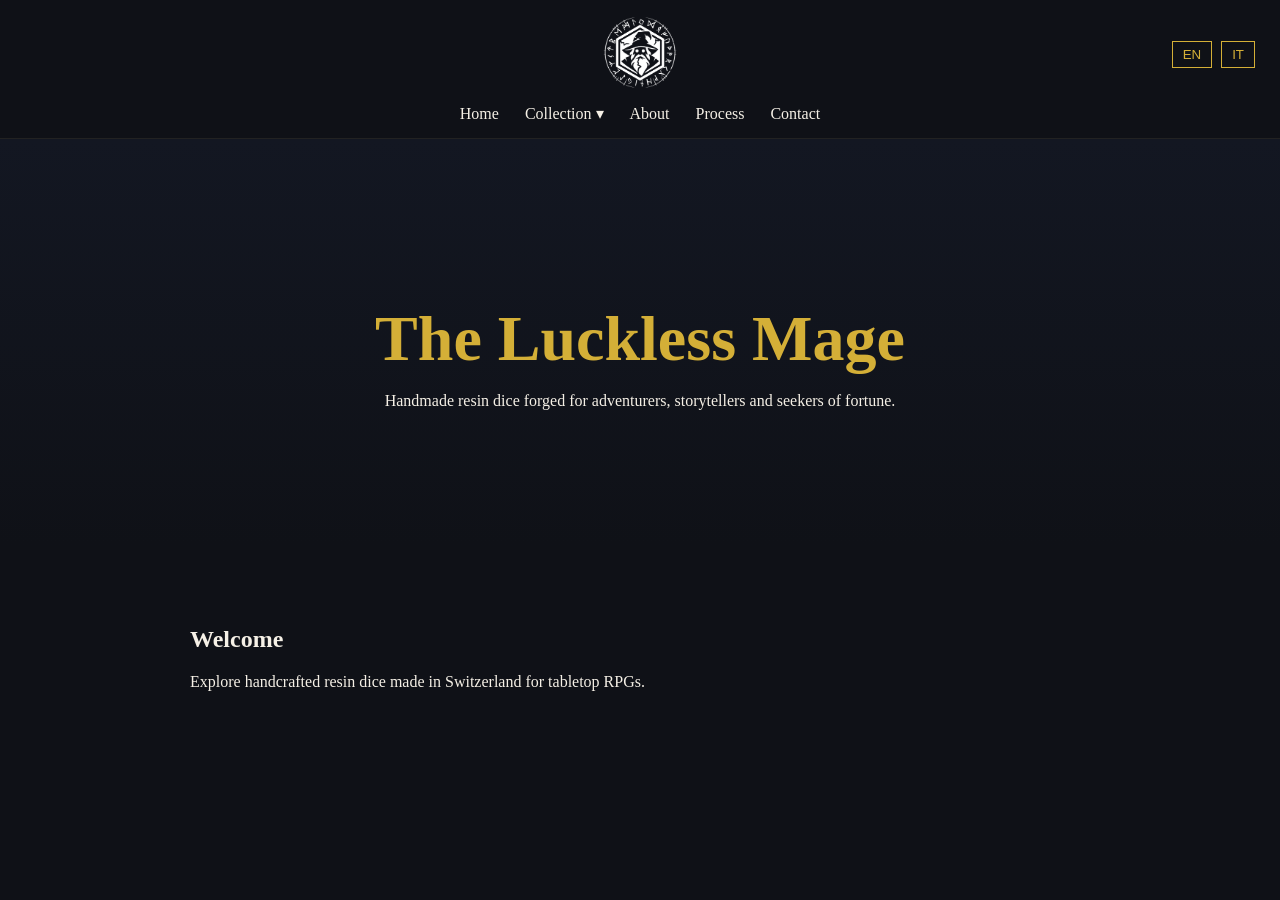
==== index.html @ 1ea6e228 "Update index.html" ====
<!DOCTYPE html>
<html lang="en">
<head>
<meta charset="UTF-8">
<meta name="viewport" content="width=device-width, initial-scale=1.0">
<title>The Luckless Mage</title>

<style>
body{
    margin:0;
    font-family:Georgia, serif;
    background:#0f1117;
    color:#f5f0e6;
}

/* NAV */
nav{
    display:flex;
    justify-content:space-between;
    align-items:center;
    padding:15px 25px;
    border-bottom:1px solid #222;
    position:sticky;
    top:0;
    background:#0f1117;
}

nav a{
    color:#f5f0e6;
    text-decoration:none;
    margin:0 8px;
    font-size:1rem;
}

nav a:hover{
    color:#d4af37;
}

/* LANG BUTTON */
.lang button{
    background:none;
    border:1px solid #d4af37;
    color:#d4af37;
    padding:5px 10px;
    cursor:pointer;
    margin-left:5px;
}

.lang button:hover{
    background:#d4af37;
    color:#0f1117;
}

/* HERO */
header{
    text-align:center;
    padding:120px 20px;
    background:linear-gradient(to bottom,#131722,#0f1117);
}

h1{
    font-size:4rem;
    color:#d4af37;
    margin-bottom:10px;
}

section{
    max-width:900px;
    margin:auto;
    padding:60px 20px;
}

/* LANGUAGE */
.it{display:none;}
    
/* ===== MOBILE PRO FIX ===== */
@media (max-width: 768px){

    h1{
        font-size:2.2rem !important;
    }

    nav{
        flex-direction:column;
        gap:10px;
        text-align:center;
    }

    nav a{
        display:inline-block;
        margin:5px;
    }

    section{
        padding:30px 15px;
    }

    .grid{
        grid-template-columns:1fr !important;
    }

    .card{
        padding:15px;
    }

    .lang{
        margin-top:0px;
    }

.nav-links{
    flex-direction:row;
    flex-wrap:wrap;
    justify-content:center;
    gap:6px;
}

.dropdown{
    position:relative;
}

.dropdown-content{
    position:absolute;
    left:50%;
    transform:translateX(-50%);
    border:1px solid #333;
    margin-top:5px;
}

.dropdown:hover .dropdown-content{
    display:block;
}

nav a{
    margin:0 4px;
    font-size:0.82rem;
}

.nav-links{
    flex-direction:row;
    flex-wrap:nowrap;
    justify-content:center;
    gap:2px;
    width:100%;
    margin-top:8px;
}

.dropdown-content a{
    font-size:0.85rem;
    padding:10px 12px;
}    

..nav-top{
    display:grid;
    grid-template-columns:1fr auto 1fr;
    align-items:center;
    width:100%;
}

.logo{
    grid-column:2;
    justify-self:center;
}

.lang{
    grid-column:3;
    justify-self:end;
    margin-top:0;
}
    
}
    /* =====  FINE MOBILE PRO FIX ===== */

/* LOGO */
.logo img{
    height:75px;
    width:auto;
    filter: brightness(1.1);
}


 .nav-links{
    display:flex;
    align-items:center;
    gap:10px;
}

.dropdown{
    position:relative;
    display:inline-block;
}

.dropdown-content{
    display:none;
    position:absolute;
    background:#0f1117;
    min-width:180px;
    border:1px solid #333;
    z-index:20;
}

.dropdown-content a{
    display:block;
    padding:12px 14px;
    margin:0;
    color:#f5f0e6;
}

.dropdown-content a:hover{
    background:#151923;
    color:#d4af37;
}

.dropdown:hover .dropdown-content{
    display:block;
}  

nav{
    flex-direction:column;
    align-items:stretch;
}

.nav-top{
    display:grid;
    grid-template-columns:1fr auto 1fr;
    align-items:center;
    width:100%;
}

.logo{
    grid-column:2;
    justify-self:center;
}

.lang{
    grid-column:3;
    justify-self:end;
}

.nav-links{
    display:flex;
    justify-content:center;
    align-items:center;
    gap:10px;
    margin-top:10px;
}    
    
</style>
    <link rel="stylesheet" href="nav.css">
</head>

<body>

<nav>
    <div class="nav-top">
        <div class="logo">
            <img src="logo.png" alt="The Luckless Mage">
        </div>

        <div class="lang">
            <button onclick="setLang('en')">EN</button>
            <button onclick="setLang('it')">IT</button>
        </div>
    </div>

    <div class="nav-links">
        <a href="index.html">Home</a>
      

        <div class="dropdown">
            <a href="collection.html">Collection ▾</a>
            <div class="dropdown-content">
                <a href="dice-sets.html">Dice Sets</a>
                <a href="single-dice.html">Single Dice</a>
                <a href="chonk-dice.html">Chonk Dice</a>
            </div>
        </div>
  <a href="about.html">About</a>
        <a href="process.html">Process</a>        
        <a href="contact.html">Contact</a>
    </div>
</nav>

<header>
    <h1>The Luckless Mage</h1>

    <p class="en">
        Handmade resin dice forged for adventurers, storytellers and seekers of fortune.
    </p>

    <p class="it">
        Dadi artigianali in resina forgiati per avventurieri, narratori e cercatori di fortuna.
    </p>
</header>

<section>
    <h2 class="en">Welcome</h2>
    <h2 class="it">Benvenuto</h2>

    <p class="en">
        Explore handcrafted resin dice made in Switzerland for tabletop RPGs.
    </p>

    <p class="it">
        Esplora dadi artigianali in resina creati in Svizzera per giochi di ruolo da tavolo.
    </p>
</section>

<script>
function setLang(lang){
    localStorage.setItem("lang", lang);

    document.querySelectorAll(".en").forEach(el => {
        el.style.display = (lang === "en") ? "block" : "none";
    });

    document.querySelectorAll(".it").forEach(el => {
        el.style.display = (lang === "it") ? "block" : "none";
    });
}

// auto-load language
window.onload = function(){
    let lang = localStorage.getItem("lang") || "en";
    setLang(lang);
};
</script>

</body>
</html>
---- nav.css ----
/* ===== SHARED NAVBAR STYLE ===== */

nav{
    display:flex;
    flex-direction:column;
    align-items:stretch;
    padding:15px 25px;
    border-bottom:1px solid #222;
    position:sticky;
    top:0;
    background:#0f1117;
    z-index:10;
}

.nav-top{
    display:grid;
    grid-template-columns:1fr auto 1fr;
    align-items:center;
    width:100%;
}

.logo{
    grid-column:2;
    justify-self:center;
}

.logo img{
    height:75px;
    width:auto;
    filter:brightness(1.1);
}

.lang{
    grid-column:3;
    justify-self:end;
    margin-top:0;
}

.lang button{
    background:none;
    border:1px solid #d4af37;
    color:#d4af37;
    padding:5px 10px;
    margin-left:5px;
    cursor:pointer;
}

.lang button:hover{
    background:#d4af37;
    color:#0f1117;
}

.nav-links{
    display:flex;
    justify-content:center;
    align-items:center;
    gap:10px;
    margin-top:10px;
}

nav a{
    color:#f5f0e6;
    text-decoration:none;
    margin:0 8px;
    font-size:1rem;
}

nav a:hover{
    color:#d4af37;
}

.dropdown{
    position:relative;
    display:inline-block;
}

.dropdown-content{
    display:none;
    position:absolute;
    background:#0f1117;
    min-width:180px;
    border:1px solid #333;
    z-index:20;
}

.dropdown-content a{
    display:block;
    padding:12px 14px;
    margin:0;
    color:#f5f0e6;
}

.dropdown-content a:hover{
    background:#151923;
    color:#d4af37;
}

.dropdown:hover .dropdown-content{
    display:block;
}

/* ===== MOBILE NAVBAR ===== */

@media (max-width:768px){

    nav{
        flex-direction:column;
        gap:10px;
        text-align:center;
    }

    .nav-top{
        display:grid;
        grid-template-columns:1fr auto 1fr;
        align-items:center;
        width:100%;
    }

    .logo{
        grid-column:2;
        justify-self:center;
    }

    .logo img{
        height:75px;
    }

    .lang{
        grid-column:3;
        justify-self:end;
        margin-top:0;
    }

    .nav-links{
        flex-direction:row;
        flex-wrap:nowrap;
        justify-content:center;
        gap:2px;
        width:100%;
        margin-top:8px;
    }

    nav a{
        display:inline-block;
        margin:0 4px;
        font-size:0.82rem;
    }

    .dropdown{
        position:relative;
    }

    .dropdown-content{
        position:absolute;
        left:50%;
        transform:translateX(-50%);
        border:1px solid #333;
        margin-top:5px;
    }

    .dropdown-content a{
        font-size:0.85rem;
        padding:10px 12px;
    }
}
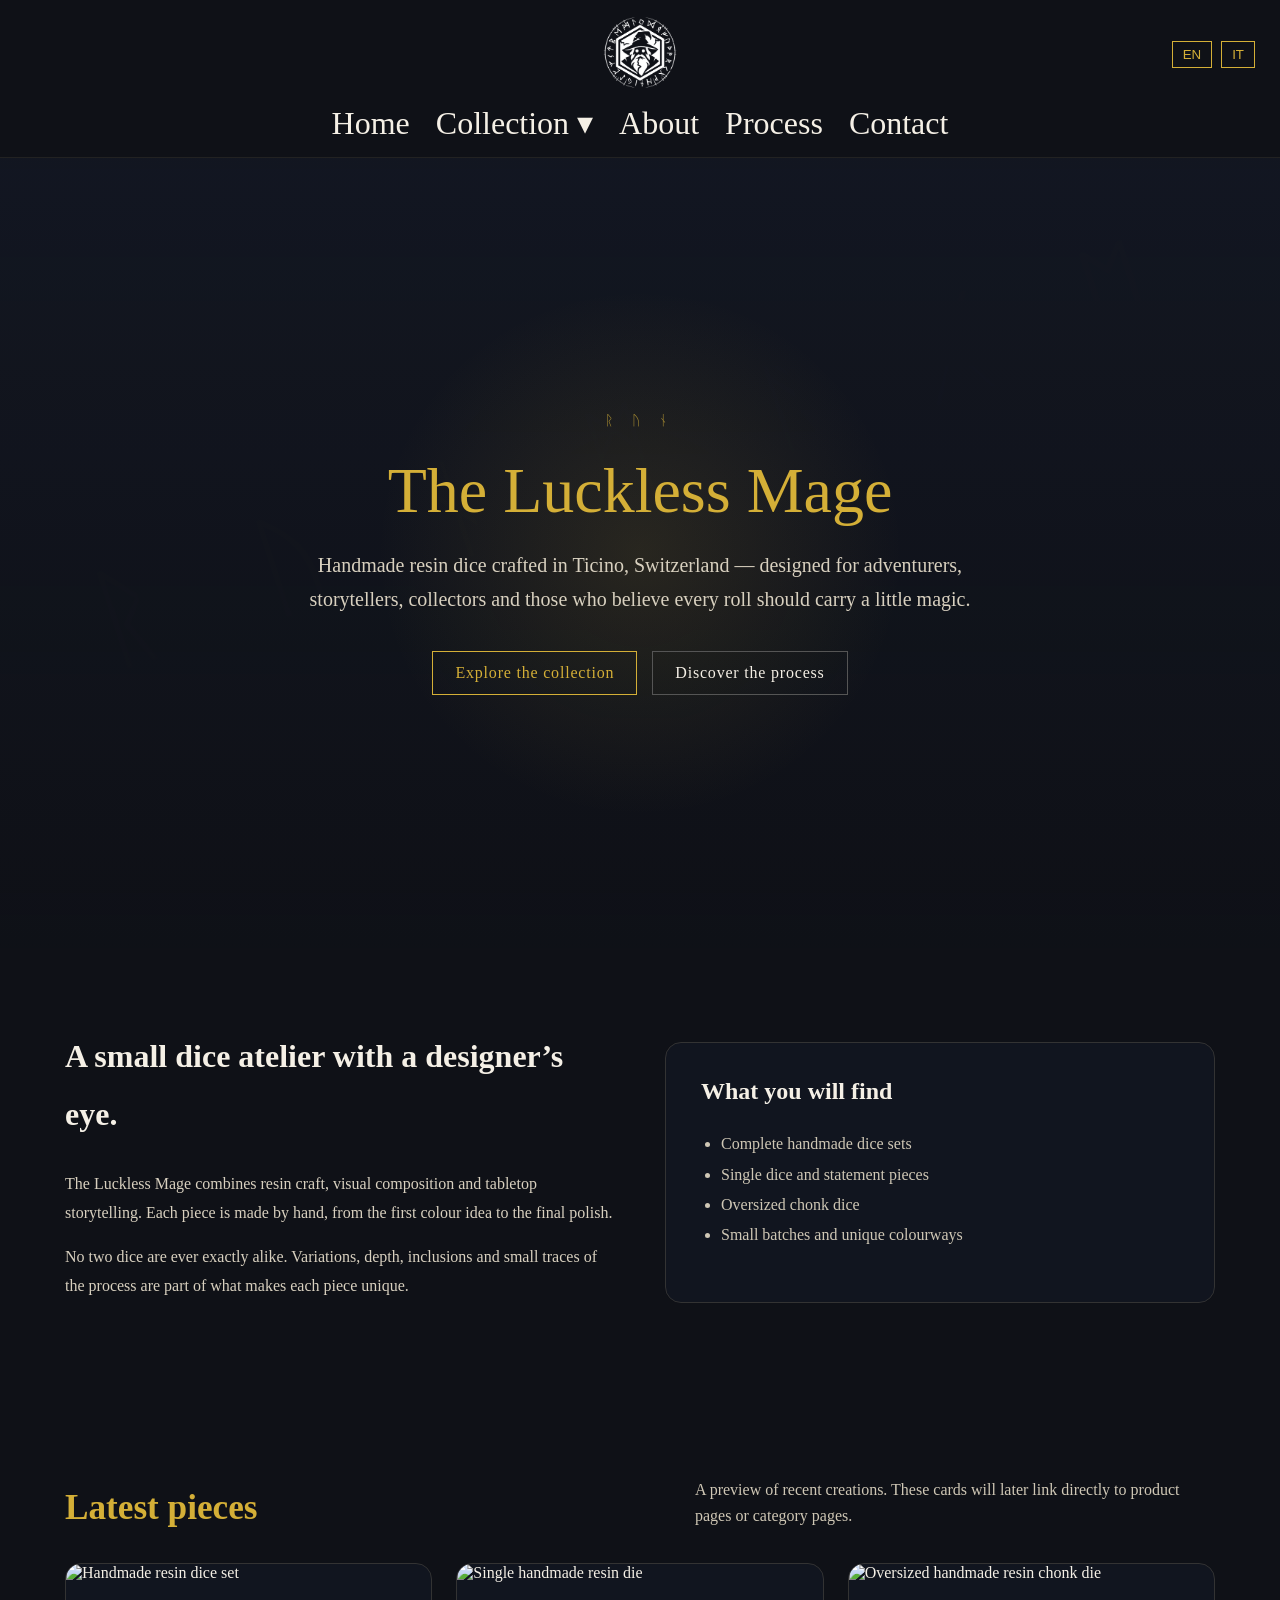
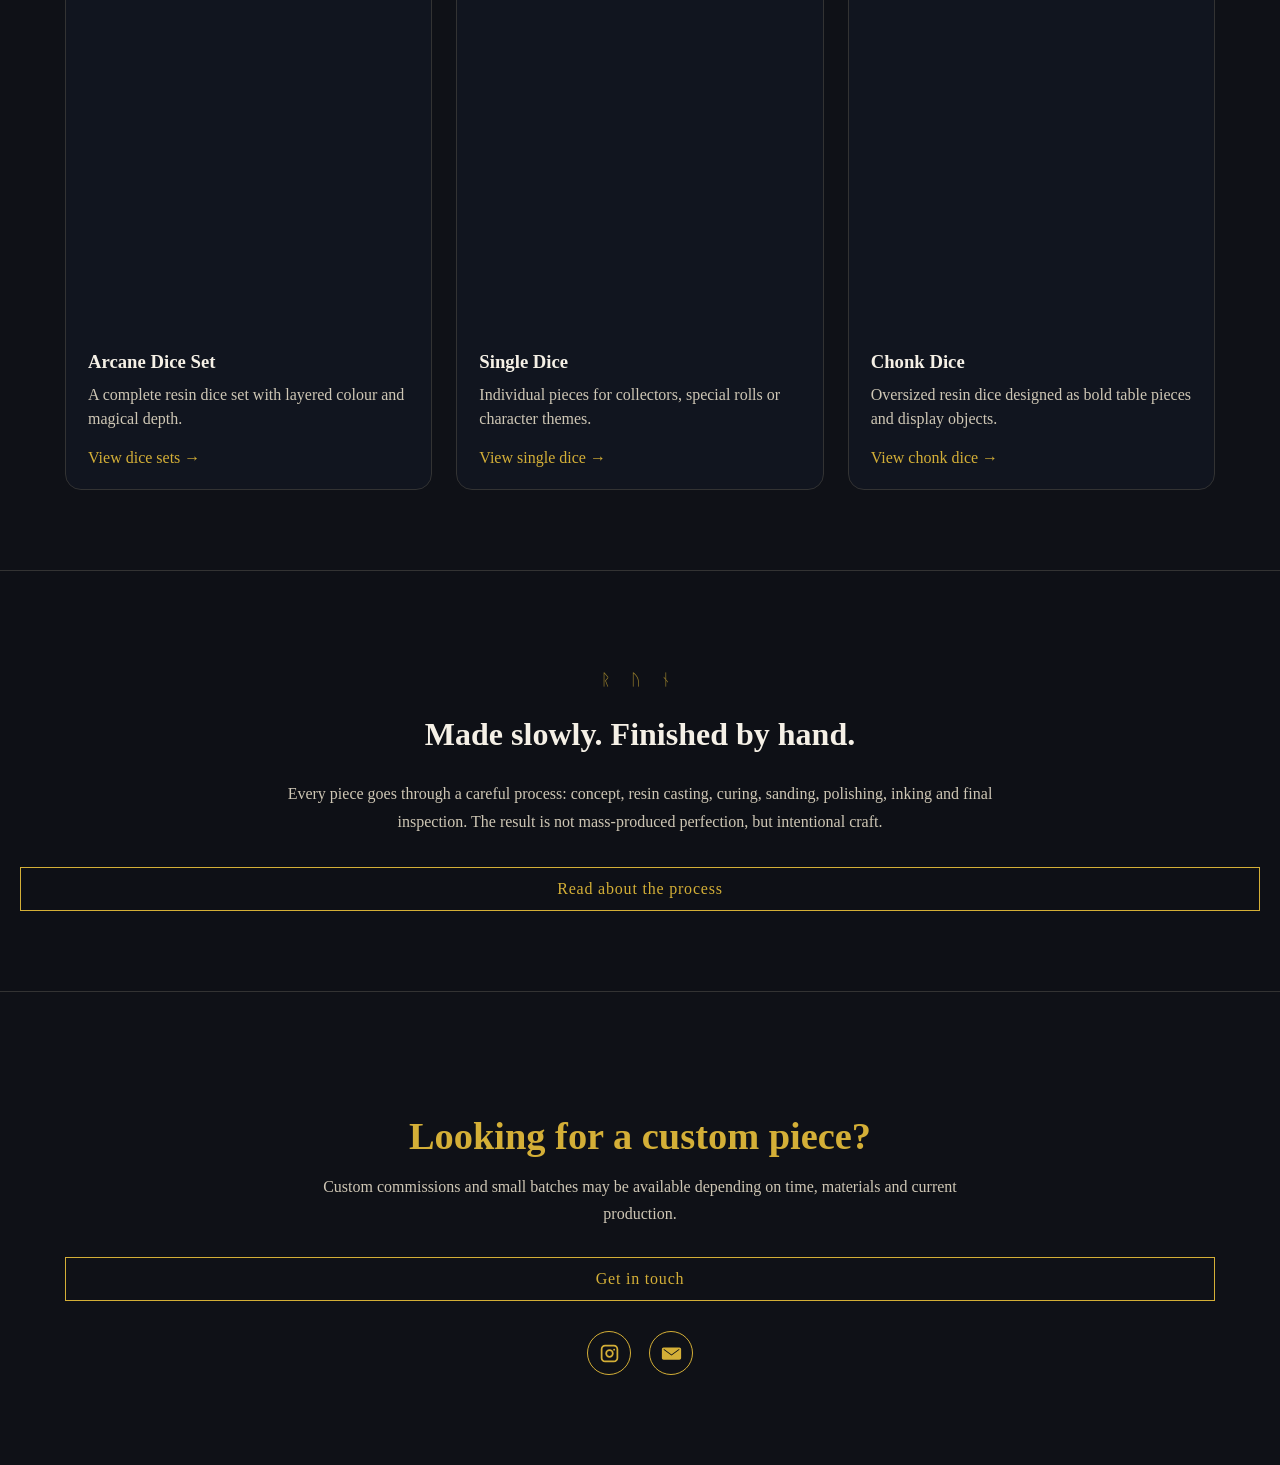
==== commit 308ad87c: "Update index.html" ====
--- a/index.html
+++ b/index.html
@@ -11,241 +11,345 @@
     font-family:Georgia, serif;
     background:#0f1117;
     color:#f5f0e6;
-}
-
-/* NAV */
-nav{
+    position:relative;
+}
+
+/* Fixed subtle rune background */
+body::before{
+    content:"ᚱ ᚢ ᚾ ᛗ ᚨ ᚷ ᛖ";
+    position:fixed;
+    top:50%;
+    left:50%;
+    transform:translate(-50%, -50%) rotate(-18deg);
+    font-size:7rem;
+    letter-spacing:0.35em;
+    color:rgba(212,175,55,0.035);
+    white-space:nowrap;
+    pointer-events:none;
+    z-index:0;
+}
+
+nav,
+.hero,
+section{
+    position:relative;
+    z-index:1;
+}
+
+.hero{
+    min-height:70vh;
+    display:flex;
+    align-items:center;
+    justify-content:center;
+    text-align:center;
+    padding:80px 20px;
+    background:
+        radial-gradient(circle at center, rgba(212,175,55,0.12), transparent 35%),
+        linear-gradient(to bottom, rgba(19,23,34,0.96), rgba(15,17,23,0.82));
+}
+
+.hero-content{
+    max-width:850px;
+}
+
+.hero-mark{
+    color:#d4af37;
+    letter-spacing:0.55em;
+    font-size:0.9rem;
+    margin-bottom:25px;
+    opacity:0.75;
+}
+
+h1{
+    color:#d4af37;
+    font-size:4rem;
+    margin:0 0 20px;
+    font-weight:normal;
+}
+
+.hero p{
+    max-width:720px;
+    margin:0 auto 35px;
+    font-size:1.25rem;
+    line-height:1.7;
+    color:#d8d0bf;
+}
+
+.hero-actions{
+    display:flex;
+    justify-content:center;
+    gap:15px;
+    flex-wrap:wrap;
+}
+
+.button{
+    display:inline-block;
+    padding:12px 22px;
+    border:1px solid #d4af37;
+    color:#d4af37;
+    text-decoration:none;
+    letter-spacing:0.05em;
+    transition:0.3s;
+}
+
+.button:hover{
+    background:#d4af37;
+    color:#0f1117;
+}
+
+.button.secondary{
+    border-color:#555;
+    color:#f5f0e6;
+}
+
+.button.secondary:hover{
+    border-color:#d4af37;
+    background:transparent;
+    color:#d4af37;
+}
+
+section{
+    max-width:1150px;
+    margin:auto;
+    padding:80px 20px;
+}
+
+.section-heading{
     display:flex;
     justify-content:space-between;
+    align-items:end;
+    gap:20px;
+    margin-bottom:35px;
+}
+
+.section-heading h2{
+    color:#d4af37;
+    font-size:2.2rem;
+    margin:0;
+}
+
+.section-heading p{
+    max-width:520px;
+    margin:0;
+    color:#cfc7b5;
+    line-height:1.6;
+}
+
+.intro-grid{
+    display:grid;
+    grid-template-columns:1fr 1fr;
+    gap:50px;
     align-items:center;
-    padding:15px 25px;
-    border-bottom:1px solid #222;
-    position:sticky;
-    top:0;
-    background:#0f1117;
-}
-
-nav a{
+}
+
+.intro-text{
+    line-height:1.8;
+    color:#d8d0bf;
+}
+
+.intro-text h2{
     color:#f5f0e6;
+    font-size:2rem;
+    margin-top:0;
+}
+
+.intro-panel{
+    border:1px solid #333;
+    border-radius:16px;
+    padding:35px;
+    background:rgba(18,22,33,0.92);
+    backdrop-filter:blur(4px);
+}
+
+.intro-panel h3{
+    margin-top:0;
+    color:#f5f0e6;
+    font-size:1.5rem;
+}
+
+.intro-panel ul{
+    padding-left:20px;
+    line-height:1.9;
+    color:#cfc7b5;
+}
+
+.latest-grid{
+    display:grid;
+    grid-template-columns:repeat(3,1fr);
+    gap:24px;
+}
+
+.product-card{
+    border:1px solid #333;
+    border-radius:16px;
+    overflow:hidden;
+    background:rgba(18,22,33,0.92);
+    transition:0.3s;
+}
+
+.product-card:hover{
+    border-color:#d4af37;
+    transform:translateY(-4px);
+}
+
+.product-card img{
+    width:100%;
+    display:block;
+    aspect-ratio:1/1;
+    object-fit:cover;
+}
+
+.product-info{
+    padding:22px;
+}
+
+.product-info h3{
+    margin:0 0 10px;
+    color:#f5f0e6;
+}
+
+.product-info p{
+    margin:0 0 18px;
+    color:#cfc7b5;
+    line-height:1.5;
+}
+
+.product-info a{
+    color:#d4af37;
     text-decoration:none;
-    margin:0 8px;
-    font-size:1rem;
-}
-
-nav a:hover{
-    color:#d4af37;
-}
-
-/* LANG BUTTON */
-.lang button{
-    background:none;
+}
+
+.process-preview{
+    border-top:1px solid #333;
+    border-bottom:1px solid #333;
+    text-align:center;
+    max-width:none;
+    background:rgba(15,17,23,0.72);
+}
+
+.process-preview p{
+    max-width:760px;
+    margin:0 auto 30px;
+    color:#cfc7b5;
+    line-height:1.8;
+}
+
+.process-preview h2{
+    color:#f5f0e6;
+    font-size:2rem;
+}
+
+.cta{
+    text-align:center;
+    padding:90px 20px;
+}
+
+.cta h2{
+    color:#d4af37;
+    font-size:2.4rem;
+    margin-bottom:15px;
+}
+
+.cta p{
+    max-width:650px;
+    margin:0 auto 30px;
+    color:#cfc7b5;
+    line-height:1.7;
+}
+
+.rune-divider{
+    text-align:center;
+    color:#d4af37;
+    letter-spacing:0.5em;
+    opacity:0.7;
+    margin:20px 0;
+}
+
+.social-links{
+    display:flex;
+    justify-content:center;
+    gap:18px;
+    margin-top:30px;
+}
+
+.social-links a{
+    width:42px;
+    height:42px;
     border:1px solid #d4af37;
-    color:#d4af37;
-    padding:5px 10px;
-    cursor:pointer;
-    margin-left:5px;
-}
-
-.lang button:hover{
+    border-radius:50%;
+    display:flex;
+    align-items:center;
+    justify-content:center;
+    color:#d4af37;
+    transition:0.3s;
+}
+
+.social-links a:hover{
     background:#d4af37;
     color:#0f1117;
-}
-
-/* HERO */
-header{
-    text-align:center;
-    padding:120px 20px;
-    background:linear-gradient(to bottom,#131722,#0f1117);
-}
-
-h1{
-    font-size:4rem;
-    color:#d4af37;
-    margin-bottom:10px;
-}
-
-section{
-    max-width:900px;
-    margin:auto;
-    padding:60px 20px;
-}
-
-/* LANGUAGE */
-.it{display:none;}
-    
-/* ===== MOBILE PRO FIX ===== */
-@media (max-width: 768px){
+    transform:translateY(-3px);
+}
+
+.social-links svg{
+    width:21px;
+    height:21px;
+    fill:currentColor;
+}
+
+.it{
+    display:none;
+}
+
+@media (max-width:768px){
+
+    body::before{
+        font-size:3.8rem;
+        letter-spacing:0.2em;
+        opacity:0.85;
+    }
+
+    .hero{
+        min-height:auto;
+        padding:70px 20px;
+    }
 
     h1{
-        font-size:2.2rem !important;
-    }
-
-    nav{
-        flex-direction:column;
-        gap:10px;
-        text-align:center;
-    }
-
-    nav a{
-        display:inline-block;
-        margin:5px;
+        font-size:2.6rem;
+    }
+
+    .hero p{
+        font-size:1rem;
     }
 
     section{
-        padding:30px 15px;
-    }
-
-    .grid{
-        grid-template-columns:1fr !important;
-    }
-
-    .card{
-        padding:15px;
-    }
-
-    .lang{
-        margin-top:0px;
-    }
-
-.nav-links{
-    flex-direction:row;
-    flex-wrap:wrap;
-    justify-content:center;
-    gap:6px;
-}
-
-.dropdown{
-    position:relative;
-}
-
-.dropdown-content{
-    position:absolute;
-    left:50%;
-    transform:translateX(-50%);
-    border:1px solid #333;
-    margin-top:5px;
-}
-
-.dropdown:hover .dropdown-content{
-    display:block;
-}
-
-nav a{
-    margin:0 4px;
-    font-size:0.82rem;
-}
-
-.nav-links{
-    flex-direction:row;
-    flex-wrap:nowrap;
-    justify-content:center;
-    gap:2px;
-    width:100%;
-    margin-top:8px;
-}
-
-.dropdown-content a{
-    font-size:0.85rem;
-    padding:10px 12px;
-}    
-
-..nav-top{
-    display:grid;
-    grid-template-columns:1fr auto 1fr;
-    align-items:center;
-    width:100%;
-}
-
-.logo{
-    grid-column:2;
-    justify-self:center;
-}
-
-.lang{
-    grid-column:3;
-    justify-self:end;
-    margin-top:0;
-}
-    
-}
-    /* =====  FINE MOBILE PRO FIX ===== */
-
-/* LOGO */
-.logo img{
-    height:75px;
-    width:auto;
-    filter: brightness(1.1);
-}
-
-
- .nav-links{
-    display:flex;
-    align-items:center;
-    gap:10px;
-}
-
-.dropdown{
-    position:relative;
-    display:inline-block;
-}
-
-.dropdown-content{
-    display:none;
-    position:absolute;
-    background:#0f1117;
-    min-width:180px;
-    border:1px solid #333;
-    z-index:20;
-}
-
-.dropdown-content a{
-    display:block;
-    padding:12px 14px;
-    margin:0;
-    color:#f5f0e6;
-}
-
-.dropdown-content a:hover{
-    background:#151923;
-    color:#d4af37;
-}
-
-.dropdown:hover .dropdown-content{
-    display:block;
-}  
-
-nav{
-    flex-direction:column;
-    align-items:stretch;
-}
-
-.nav-top{
-    display:grid;
-    grid-template-columns:1fr auto 1fr;
-    align-items:center;
-    width:100%;
-}
-
-.logo{
-    grid-column:2;
-    justify-self:center;
-}
-
-.lang{
-    grid-column:3;
-    justify-self:end;
-}
-
-.nav-links{
-    display:flex;
-    justify-content:center;
-    align-items:center;
-    gap:10px;
-    margin-top:10px;
-}    
-    
+        padding:55px 15px;
+    }
+
+    .section-heading{
+        display:block;
+    }
+
+    .section-heading h2{
+        font-size:1.9rem;
+        margin-bottom:15px;
+    }
+
+    .intro-grid{
+        grid-template-columns:1fr;
+        gap:25px;
+    }
+
+    .latest-grid{
+        grid-template-columns:1fr;
+    }
+
+    .cta h2{
+        font-size:2rem;
+    }
+}
 </style>
-    <link rel="stylesheet" href="nav.css">
+
+<link rel="stylesheet" href="nav.css">
 </head>
 
 <body>
@@ -264,7 +368,6 @@
 
     <div class="nav-links">
         <a href="index.html">Home</a>
-      
 
         <div class="dropdown">
             <a href="collection.html">Collection ▾</a>
@@ -274,51 +377,224 @@
                 <a href="chonk-dice.html">Chonk Dice</a>
             </div>
         </div>
-  <a href="about.html">About</a>
-        <a href="process.html">Process</a>        
+
+        <a href="about.html">About</a>
+        <a href="process.html">Process</a>
         <a href="contact.html">Contact</a>
     </div>
 </nav>
 
-<header>
-    <h1>The Luckless Mage</h1>
+<header class="hero">
+    <div class="hero-content">
+
+        <div class="hero-mark">ᚱ ᚢ ᚾ</div>
+
+        <h1>The Luckless Mage</h1>
+
+        <p class="en">
+            Handmade resin dice crafted in Ticino, Switzerland — designed for adventurers,
+            storytellers, collectors and those who believe every roll should carry a little magic.
+        </p>
+
+        <p class="it">
+            Dadi artigianali in resina creati in Ticino, Svizzera — pensati per avventurieri,
+            narratori, collezionisti e per chi crede che ogni tiro debba portare con sé un po’ di magia.
+        </p>
+
+        <div class="hero-actions">
+            <a class="button en" href="collection.html">Explore the collection</a>
+            <a class="button it" href="collection.html">Esplora la collezione</a>
+
+            <a class="button secondary en" href="process.html">Discover the process</a>
+            <a class="button secondary it" href="process.html">Scopri il processo</a>
+        </div>
+
+    </div>
+</header>
+
+<section>
+    <div class="intro-grid">
+
+        <div class="intro-text">
+            <h2 class="en">A small dice atelier with a designer’s eye.</h2>
+            <h2 class="it">Un piccolo atelier di dadi con uno sguardo da designer.</h2>
+
+            <p class="en">
+                The Luckless Mage combines resin craft, visual composition and tabletop storytelling.
+                Each piece is made by hand, from the first colour idea to the final polish.
+            </p>
+
+            <p class="it">
+                The Luckless Mage unisce artigianato in resina, composizione visiva e narrazione da gioco di ruolo.
+                Ogni pezzo è realizzato a mano, dalla prima idea cromatica alla lucidatura finale.
+            </p>
+
+            <p class="en">
+                No two dice are ever exactly alike. Variations, depth, inclusions and small traces of the process
+                are part of what makes each piece unique.
+            </p>
+
+            <p class="it">
+                Nessun dado è mai identico a un altro. Variazioni, profondità, inclusioni e piccole tracce del processo
+                fanno parte di ciò che rende ogni pezzo unico.
+            </p>
+        </div>
+
+        <div class="intro-panel">
+            <h3 class="en">What you will find</h3>
+            <h3 class="it">Cosa troverai</h3>
+
+            <ul class="en">
+                <li>Complete handmade dice sets</li>
+                <li>Single dice and statement pieces</li>
+                <li>Oversized chonk dice</li>
+                <li>Small batches and unique colourways</li>
+            </ul>
+
+            <ul class="it">
+                <li>Set completi di dadi artigianali</li>
+                <li>Dadi singoli e pezzi speciali</li>
+                <li>Dadi chonk oversize</li>
+                <li>Piccole serie e combinazioni cromatiche uniche</li>
+            </ul>
+        </div>
+
+    </div>
+</section>
+
+<section>
+    <div class="section-heading">
+        <h2 class="en">Latest pieces</h2>
+        <h2 class="it">Ultimi pezzi</h2>
+
+        <p class="en">
+            A preview of recent creations. These cards will later link directly to product pages or category pages.
+        </p>
+
+        <p class="it">
+            Una selezione delle creazioni più recenti. Queste schede potranno poi collegarsi direttamente ai prodotti o alle categorie.
+        </p>
+    </div>
+
+    <div class="latest-grid">
+
+        <div class="product-card">
+            <img src="https://placehold.co/800x800?text=Dice+Set" alt="Handmade resin dice set">
+
+            <div class="product-info">
+                <h3 class="en">Arcane Dice Set</h3>
+                <h3 class="it">Set arcano</h3>
+
+                <p class="en">A complete resin dice set with layered colour and magical depth.</p>
+                <p class="it">Un set completo in resina con colore stratificato e profondità magica.</p>
+
+                <a class="en" href="dice-sets.html">View dice sets →</a>
+                <a class="it" href="dice-sets.html">Guarda i set →</a>
+            </div>
+        </div>
+
+        <div class="product-card">
+            <img src="https://placehold.co/800x800?text=Single+Dice" alt="Single handmade resin die">
+
+            <div class="product-info">
+                <h3 class="en">Single Dice</h3>
+                <h3 class="it">Dadi singoli</h3>
+
+                <p class="en">Individual pieces for collectors, special rolls or character themes.</p>
+                <p class="it">Pezzi singoli per collezionisti, tiri speciali o temi personaggio.</p>
+
+                <a class="en" href="single-dice.html">View single dice →</a>
+                <a class="it" href="single-dice.html">Guarda i dadi singoli →</a>
+            </div>
+        </div>
+
+        <div class="product-card">
+            <img src="https://placehold.co/800x800?text=Chonk+Dice" alt="Oversized handmade resin chonk die">
+
+            <div class="product-info">
+                <h3 class="en">Chonk Dice</h3>
+                <h3 class="it">Dadi chonk</h3>
+
+                <p class="en">Oversized resin dice designed as bold table pieces and display objects.</p>
+                <p class="it">Dadi oversize in resina pensati come pezzi scenici e oggetti da esposizione.</p>
+
+                <a class="en" href="chonk-dice.html">View chonk dice →</a>
+                <a class="it" href="chonk-dice.html">Guarda i chonk →</a>
+            </div>
+        </div>
+
+    </div>
+</section>
+
+<section class="process-preview">
+
+    <div class="rune-divider">ᚱ ᚢ ᚾ</div>
+
+    <h2 class="en">Made slowly. Finished by hand.</h2>
+    <h2 class="it">Creati lentamente. Rifiniti a mano.</h2>
 
     <p class="en">
-        Handmade resin dice forged for adventurers, storytellers and seekers of fortune.
+        Every piece goes through a careful process: concept, resin casting, curing, sanding,
+        polishing, inking and final inspection. The result is not mass-produced perfection,
+        but intentional craft.
     </p>
 
     <p class="it">
-        Dadi artigianali in resina forgiati per avventurieri, narratori e cercatori di fortuna.
+        Ogni pezzo attraversa un processo attento: concept, colata della resina, indurimento,
+        levigatura, lucidatura, colorazione dei numeri e controllo finale. Il risultato non è perfezione industriale,
+        ma artigianato intenzionale.
     </p>
-</header>
-
-<section>
-    <h2 class="en">Welcome</h2>
-    <h2 class="it">Benvenuto</h2>
+
+    <a class="button en" href="process.html">Read about the process</a>
+    <a class="button it" href="process.html">Leggi il processo</a>
+
+</section>
+
+<section class="cta">
+
+    <h2 class="en">Looking for a custom piece?</h2>
+    <h2 class="it">Cerchi un pezzo personalizzato?</h2>
 
     <p class="en">
-        Explore handcrafted resin dice made in Switzerland for tabletop RPGs.
+        Custom commissions and small batches may be available depending on time, materials and current production.
     </p>
 
     <p class="it">
-        Esplora dadi artigianali in resina creati in Svizzera per giochi di ruolo da tavolo.
+        Commissioni personalizzate e piccole serie possono essere disponibili in base al tempo, ai materiali e alla produzione in corso.
     </p>
+
+    <a class="button en" href="contact.html">Get in touch</a>
+    <a class="button it" href="contact.html">Contattami</a>
+
+    <div class="social-links">
+        <a href="https://www.instagram.com/thelucklessmage" target="_blank" aria-label="Instagram">
+            <svg viewBox="0 0 24 24" aria-hidden="true">
+                <path d="M7 2C4.2 2 2 4.2 2 7v10c0 2.8 2.2 5 5 5h10c2.8 0 5-2.2 5-5V7c0-2.8-2.2-5-5-5H7zm0 2h10c1.7 0 3 1.3 3 3v10c0 1.7-1.3 3-3 3H7c-1.7 0-3-1.3-3-3V7c0-1.7 1.3-3 3-3zm5 3.2A4.8 4.8 0 1 0 12 16.8 4.8 4.8 0 0 0 12 7.2zm0 2A2.8 2.8 0 1 1 9.2 12 2.8 2.8 0 0 1 12 9.2zM17.3 6.5a1.1 1.1 0 1 0 1.1 1.1 1.1 1.1 0 0 0-1.1-1.1z"/>
+            </svg>
+        </a>
+
+        <a href="mailto:thelucklessmage@gmail.com" aria-label="Email">
+            <svg viewBox="0 0 24 24" aria-hidden="true">
+                <path d="M3 5h18c1.1 0 2 .9 2 2v10c0 1.1-.9 2-2 2H3c-1.1 0-2-.9-2-2V7c0-1.1.9-2 2-2zm9 8.2L3.8 7H3v.6l9 6.8 9-6.8V7h-.8L12 13.2z"/>
+            </svg>
+        </a>
+    </div>
+
 </section>
 
 <script>
 function setLang(lang){
     localStorage.setItem("lang", lang);
 
-    document.querySelectorAll(".en").forEach(el => {
-        el.style.display = (lang === "en") ? "block" : "none";
+    document.querySelectorAll(".en").forEach(el=>{
+        el.style.display = (lang==="en") ? "block":"none";
     });
 
-    document.querySelectorAll(".it").forEach(el => {
-        el.style.display = (lang === "it") ? "block" : "none";
+    document.querySelectorAll(".it").forEach(el=>{
+        el.style.display = (lang==="it") ? "block":"none";
     });
 }
 
-// auto-load language
 window.onload = function(){
     let lang = localStorage.getItem("lang") || "en";
     setLang(lang);
--- a/nav.css
+++ b/nav.css
@@ -62,7 +62,7 @@
     color:#f5f0e6;
     text-decoration:none;
     margin:0 8px;
-    font-size:1rem;
+    font-size:2rem;
 }
 
 nav a:hover{
@@ -143,7 +143,7 @@
     nav a{
         display:inline-block;
         margin:0 4px;
-        font-size:0.82rem;
+        font-size:1.00rem;
     }
 
     .dropdown{
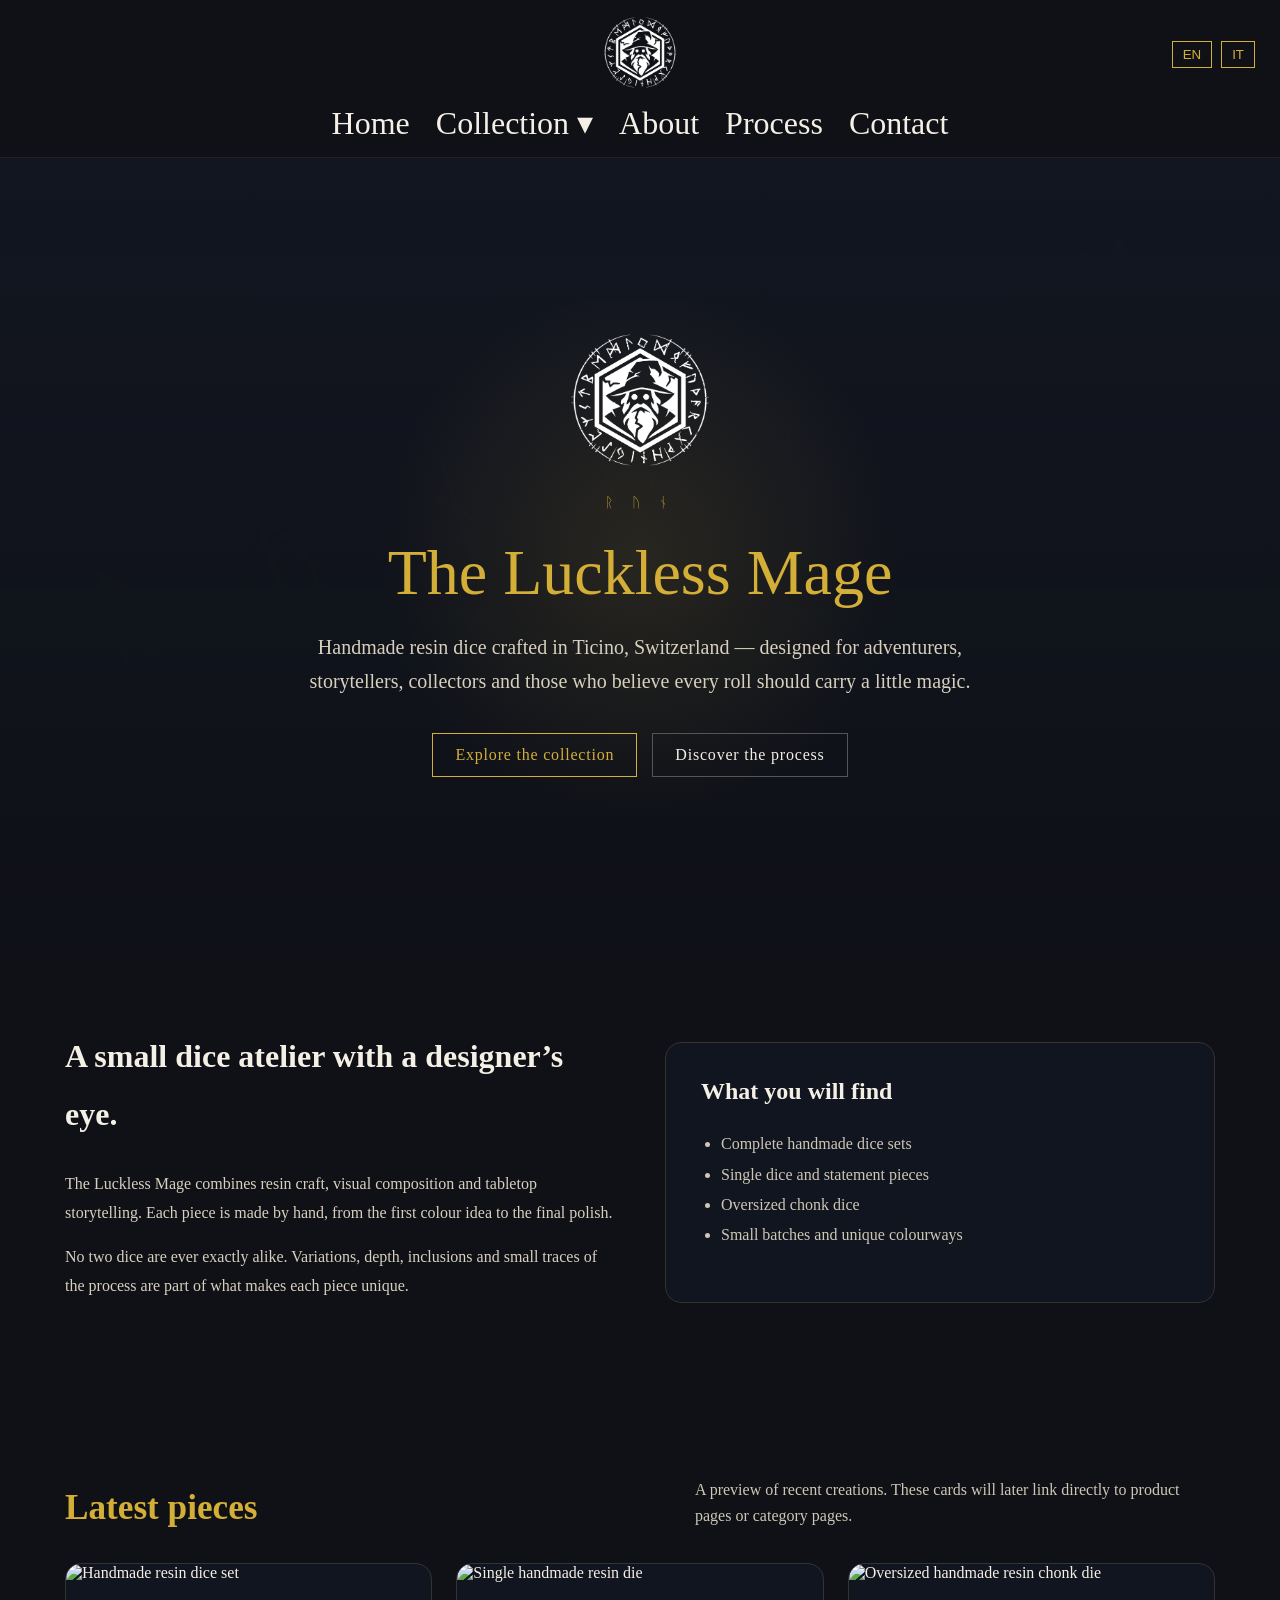
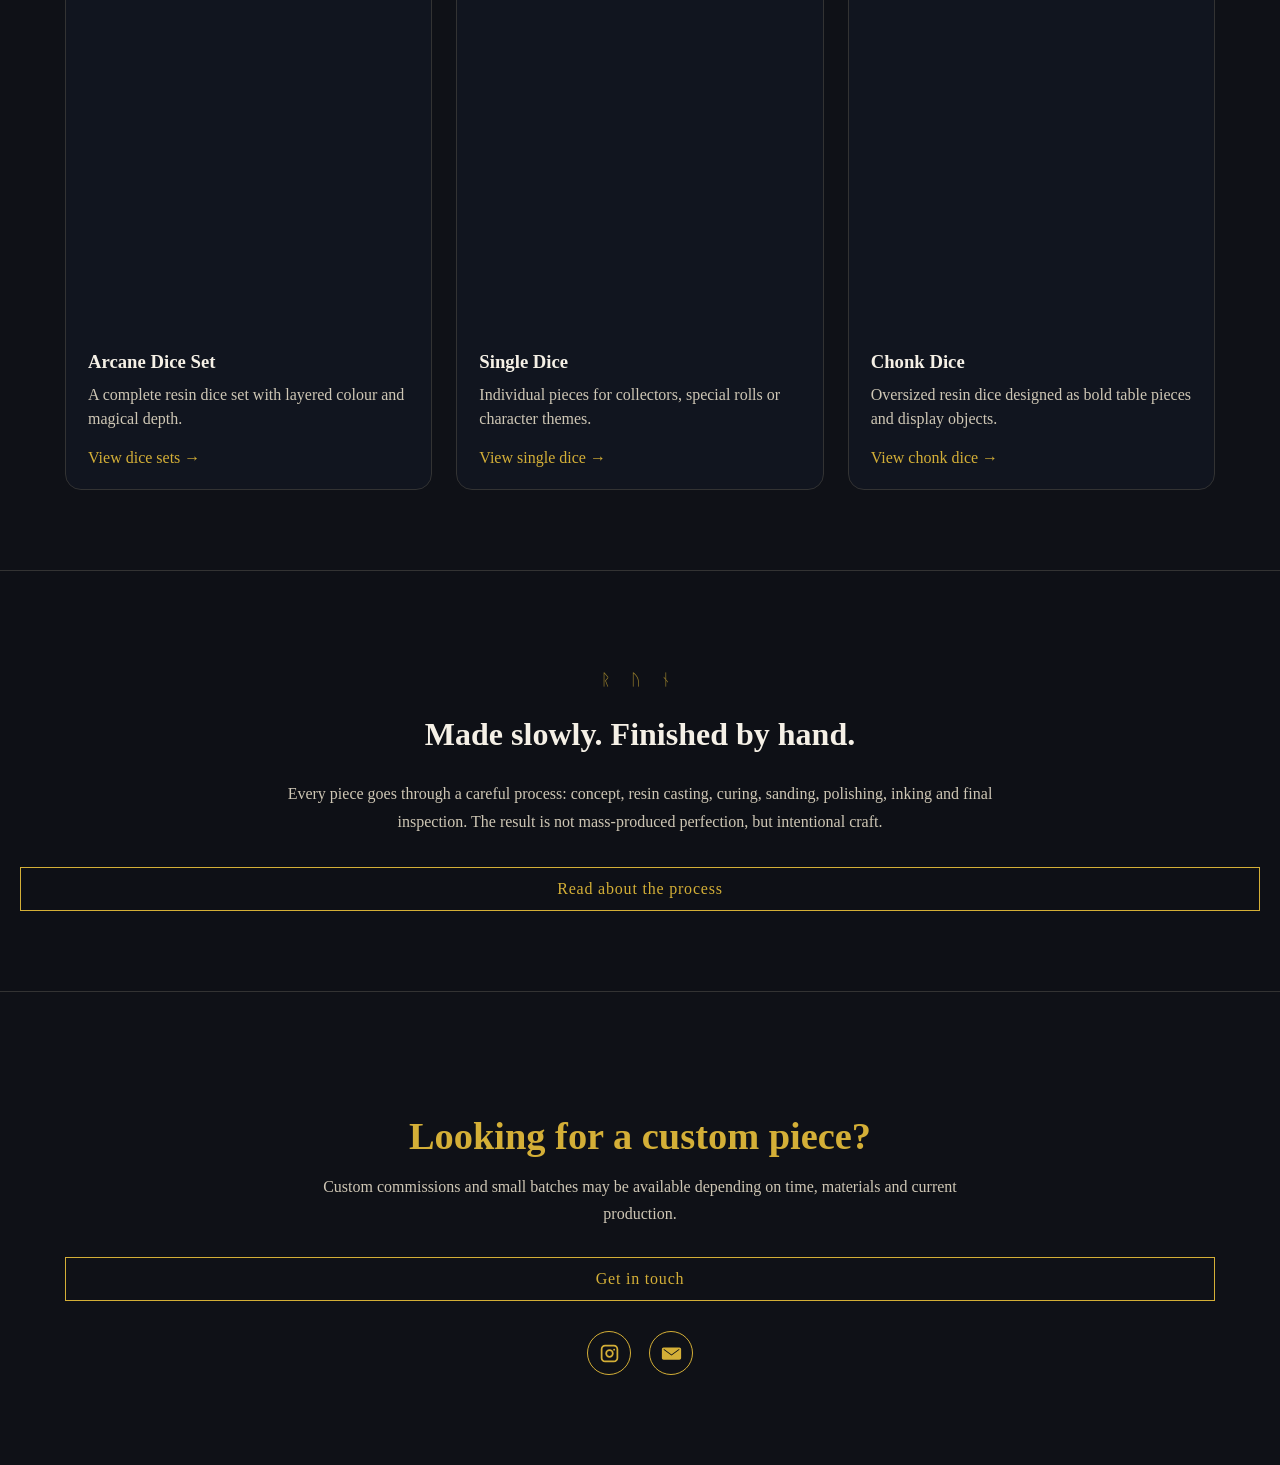
==== commit 8137fab0: "Update index.html" ====
--- a/index.html
+++ b/index.html
@@ -52,6 +52,16 @@
     max-width:850px;
 }
 
+.hero-logo{
+    margin-bottom:20px;
+}
+
+.hero-logo img{
+    height:140px;
+    width:auto;
+    filter:brightness(1.08);
+}    
+
 .hero-mark{
     color:#d4af37;
     letter-spacing:0.55em;
@@ -313,6 +323,10 @@
         padding:70px 20px;
     }
 
+    .hero-logo img{
+    height:95px;
+}
+
     h1{
         font-size:2.6rem;
     }
@@ -387,6 +401,10 @@
 <header class="hero">
     <div class="hero-content">
 
+        <div class="hero-logo">
+            <img src="logo.png" alt="The Luckless Mage logo">
+        </div>
+
         <div class="hero-mark">ᚱ ᚢ ᚾ</div>
 
         <h1>The Luckless Mage</h1>
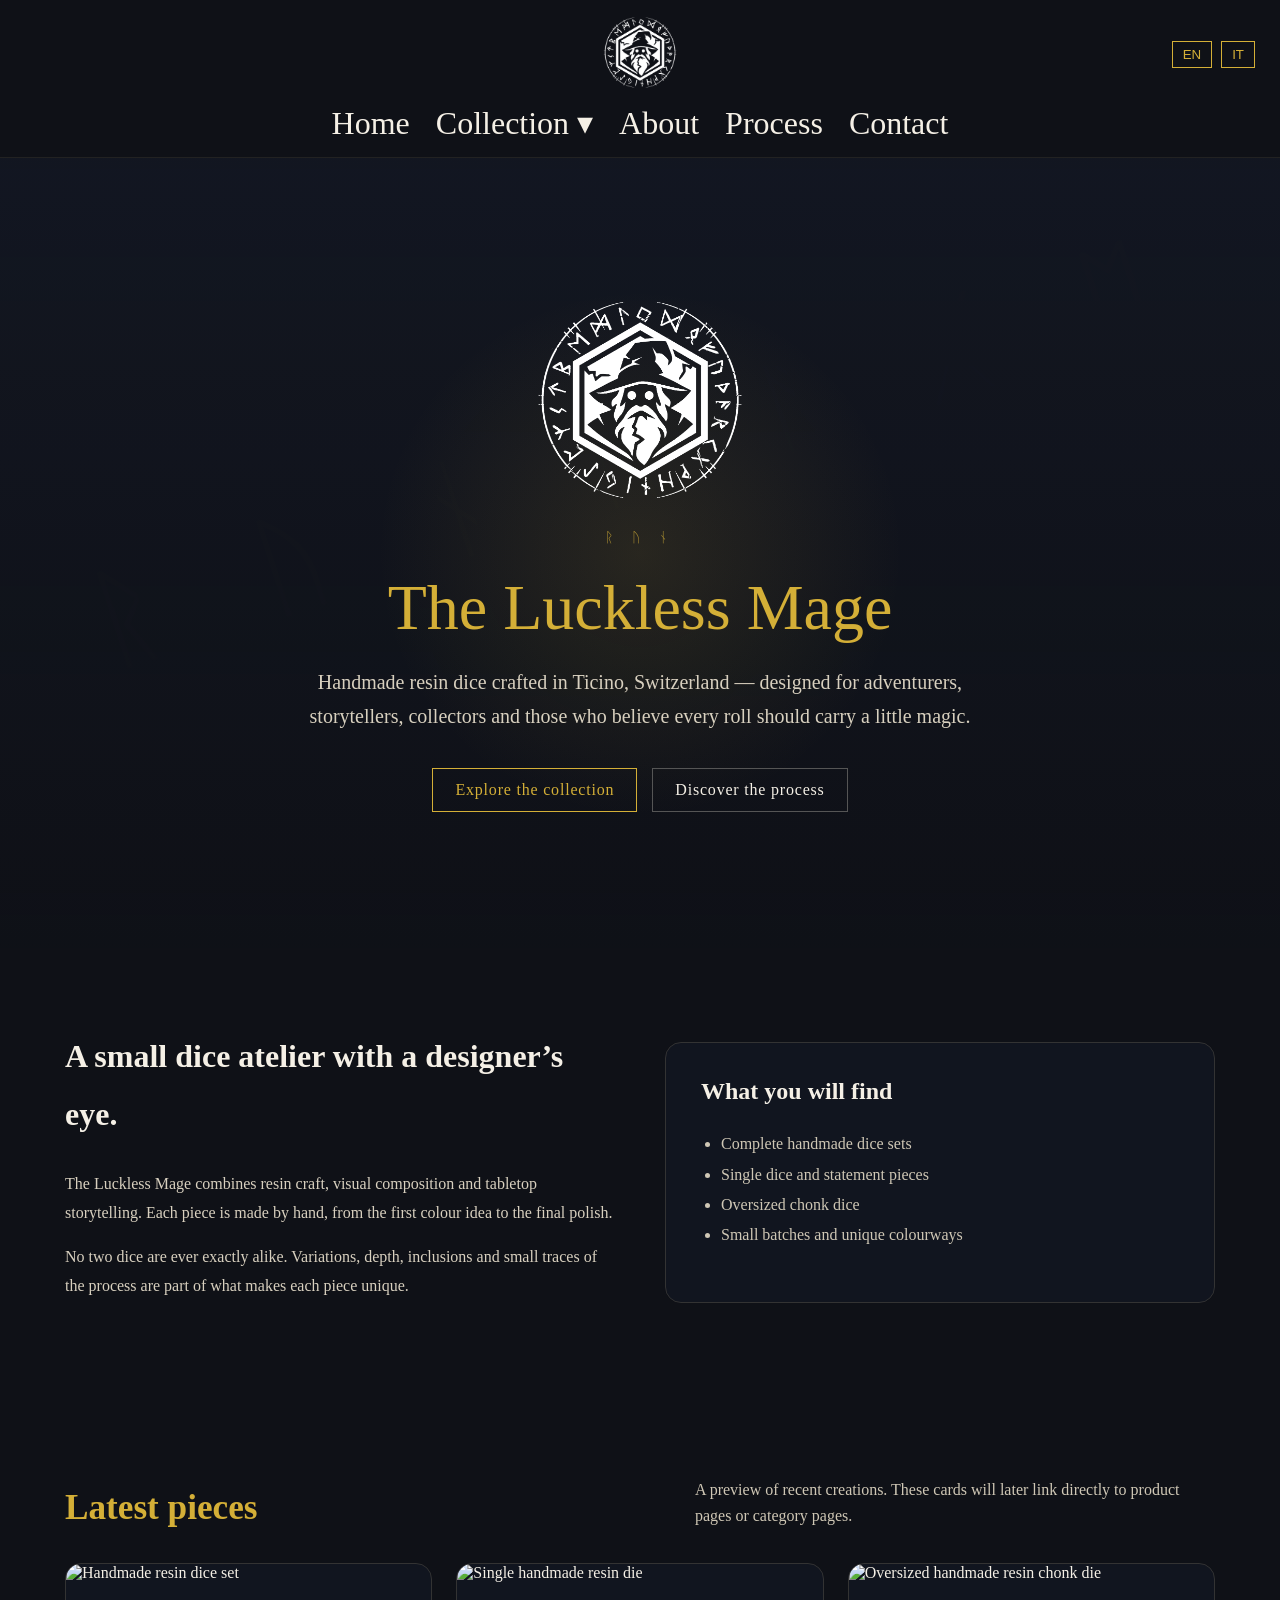
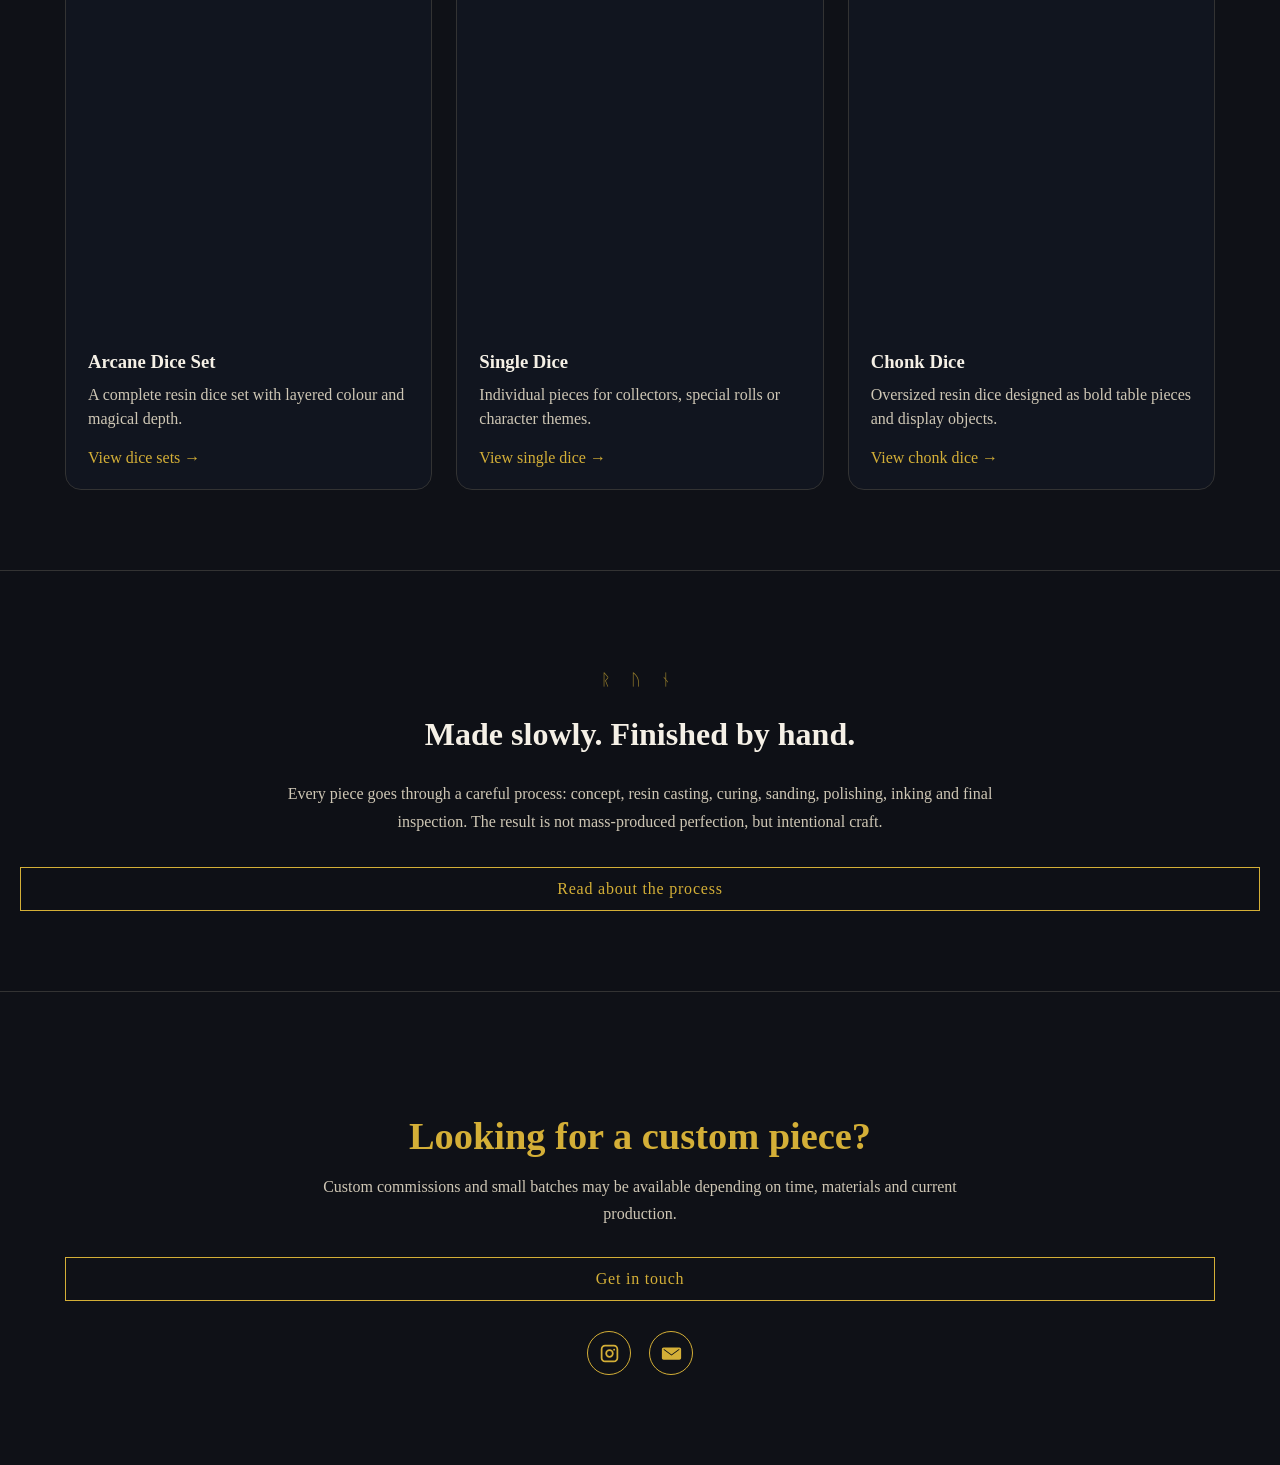
==== commit 72a4520a: "Update index.html" ====
--- a/index.html
+++ b/index.html
@@ -57,7 +57,7 @@
 }
 
 .hero-logo img{
-    height:140px;
+    height:210px;
     width:auto;
     filter:brightness(1.08);
 }    
@@ -324,7 +324,7 @@
     }
 
     .hero-logo img{
-    height:95px;
+    height:140px;
 }
 
     h1{
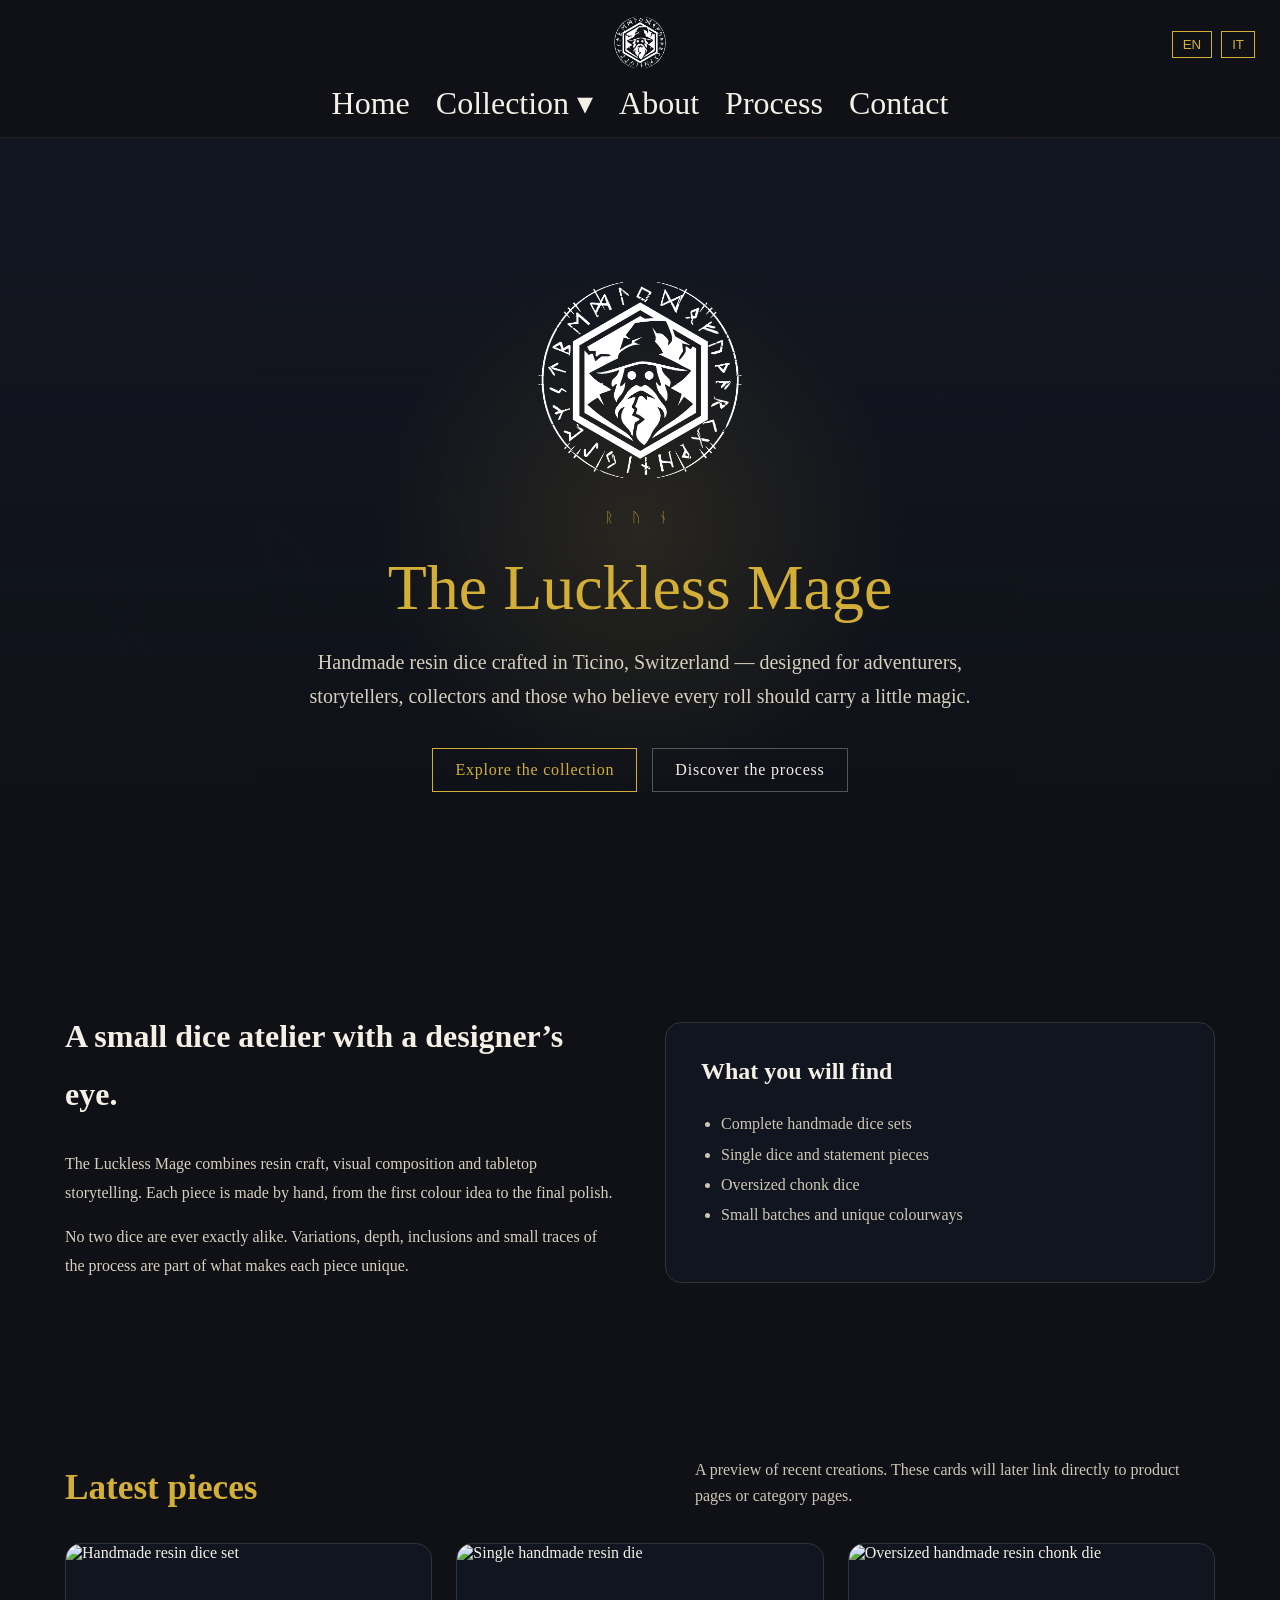
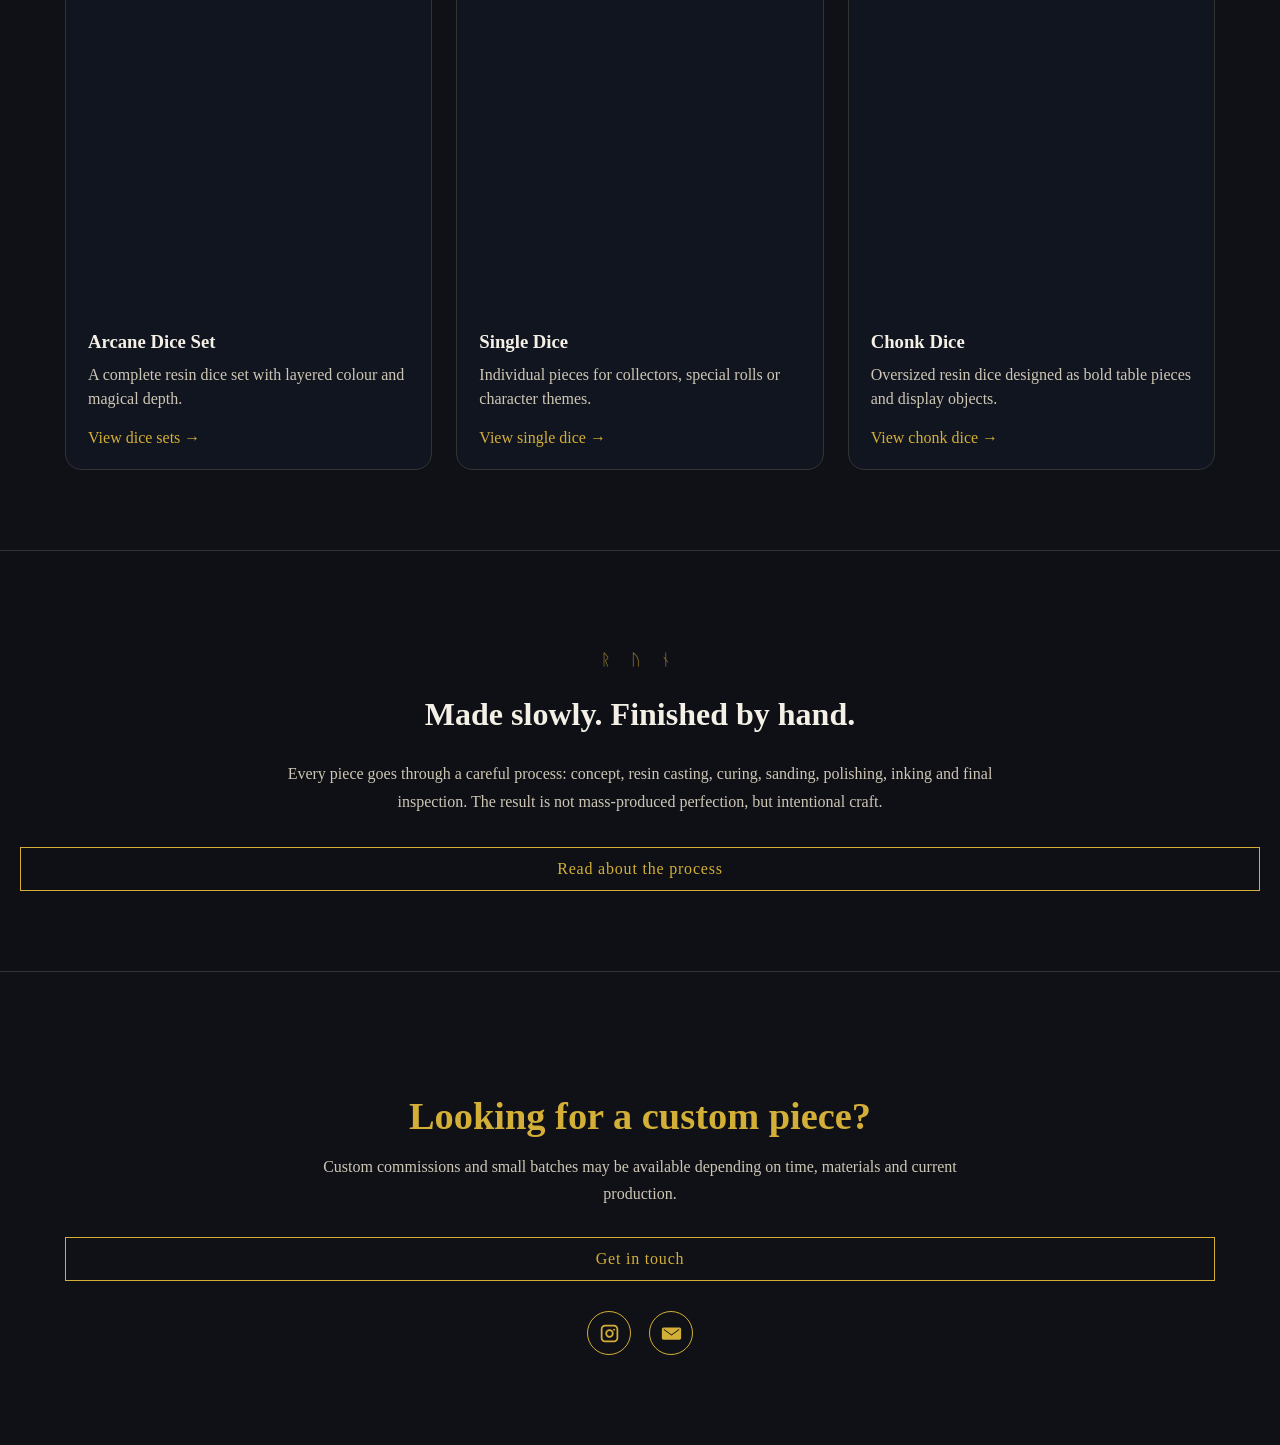
==== commit 80eb4e57: "Update index.html" ====
--- a/index.html
+++ b/index.html
@@ -361,6 +361,40 @@
         font-size:2rem;
     }
 }
+
+    .drop-announcement{
+    max-width:850px;
+    margin:45px auto 0;
+    border:1px solid #333;
+    border-radius:16px;
+    background:rgba(18,22,33,0.92);
+    padding:24px 28px;
+    text-align:center;
+}
+
+.drop-announcement h2{
+    color:#d4af37;
+    margin:0 0 8px;
+    font-size:1.5rem;
+}
+
+.drop-announcement p{
+    color:#cfc7b5;
+    margin:6px 0;
+    line-height:1.6;
+}
+
+.drop-announcement a{
+    display:inline-block;
+    margin-top:14px;
+    color:#d4af37;
+    text-decoration:none;
+}
+
+.drop-announcement a:hover{
+    text-decoration:underline;
+}
+    
 </style>
 
 <link rel="stylesheet" href="nav.css">
--- a/nav.css
+++ b/nav.css
@@ -25,7 +25,7 @@
 }
 
 .logo img{
-    height:75px;
+    height:55px;
     width:auto;
     filter:brightness(1.1);
 }
@@ -122,7 +122,7 @@
     }
 
     .logo img{
-        height:75px;
+        height:55px;
     }
 
     .lang{
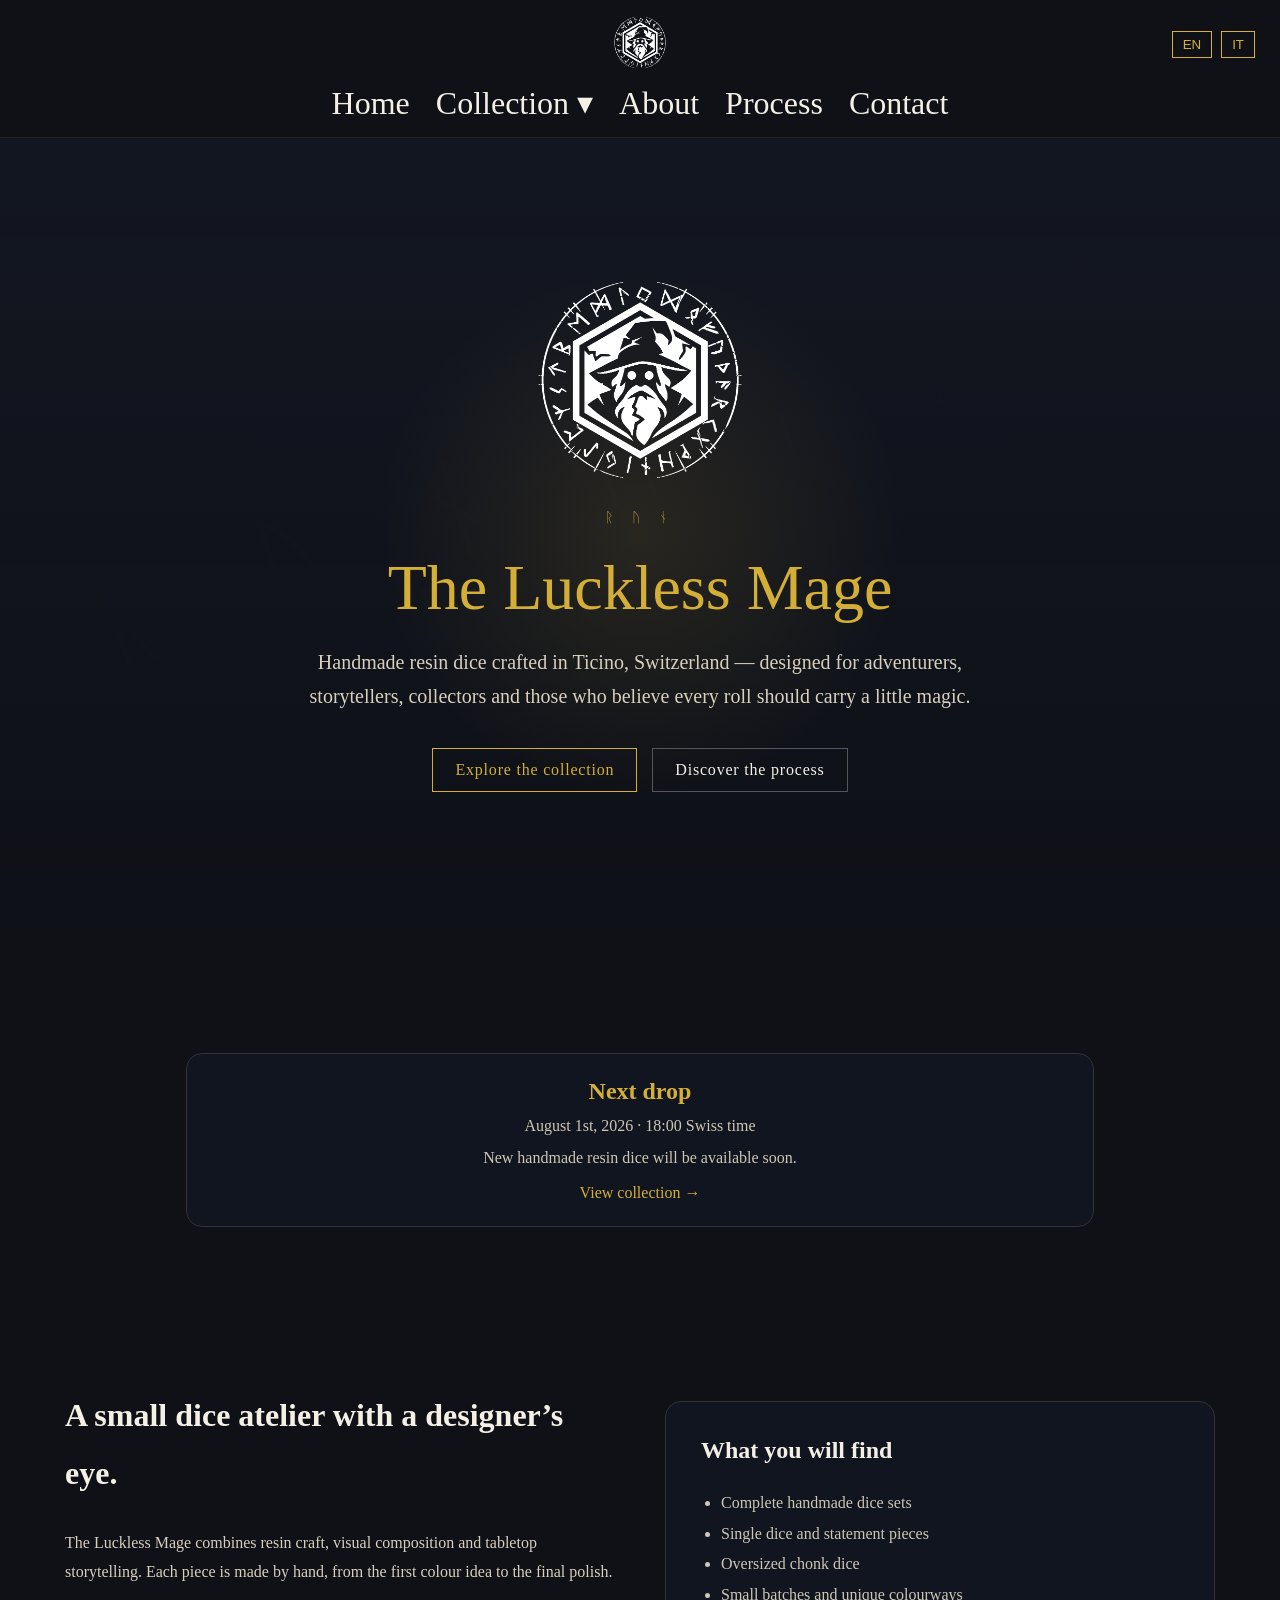
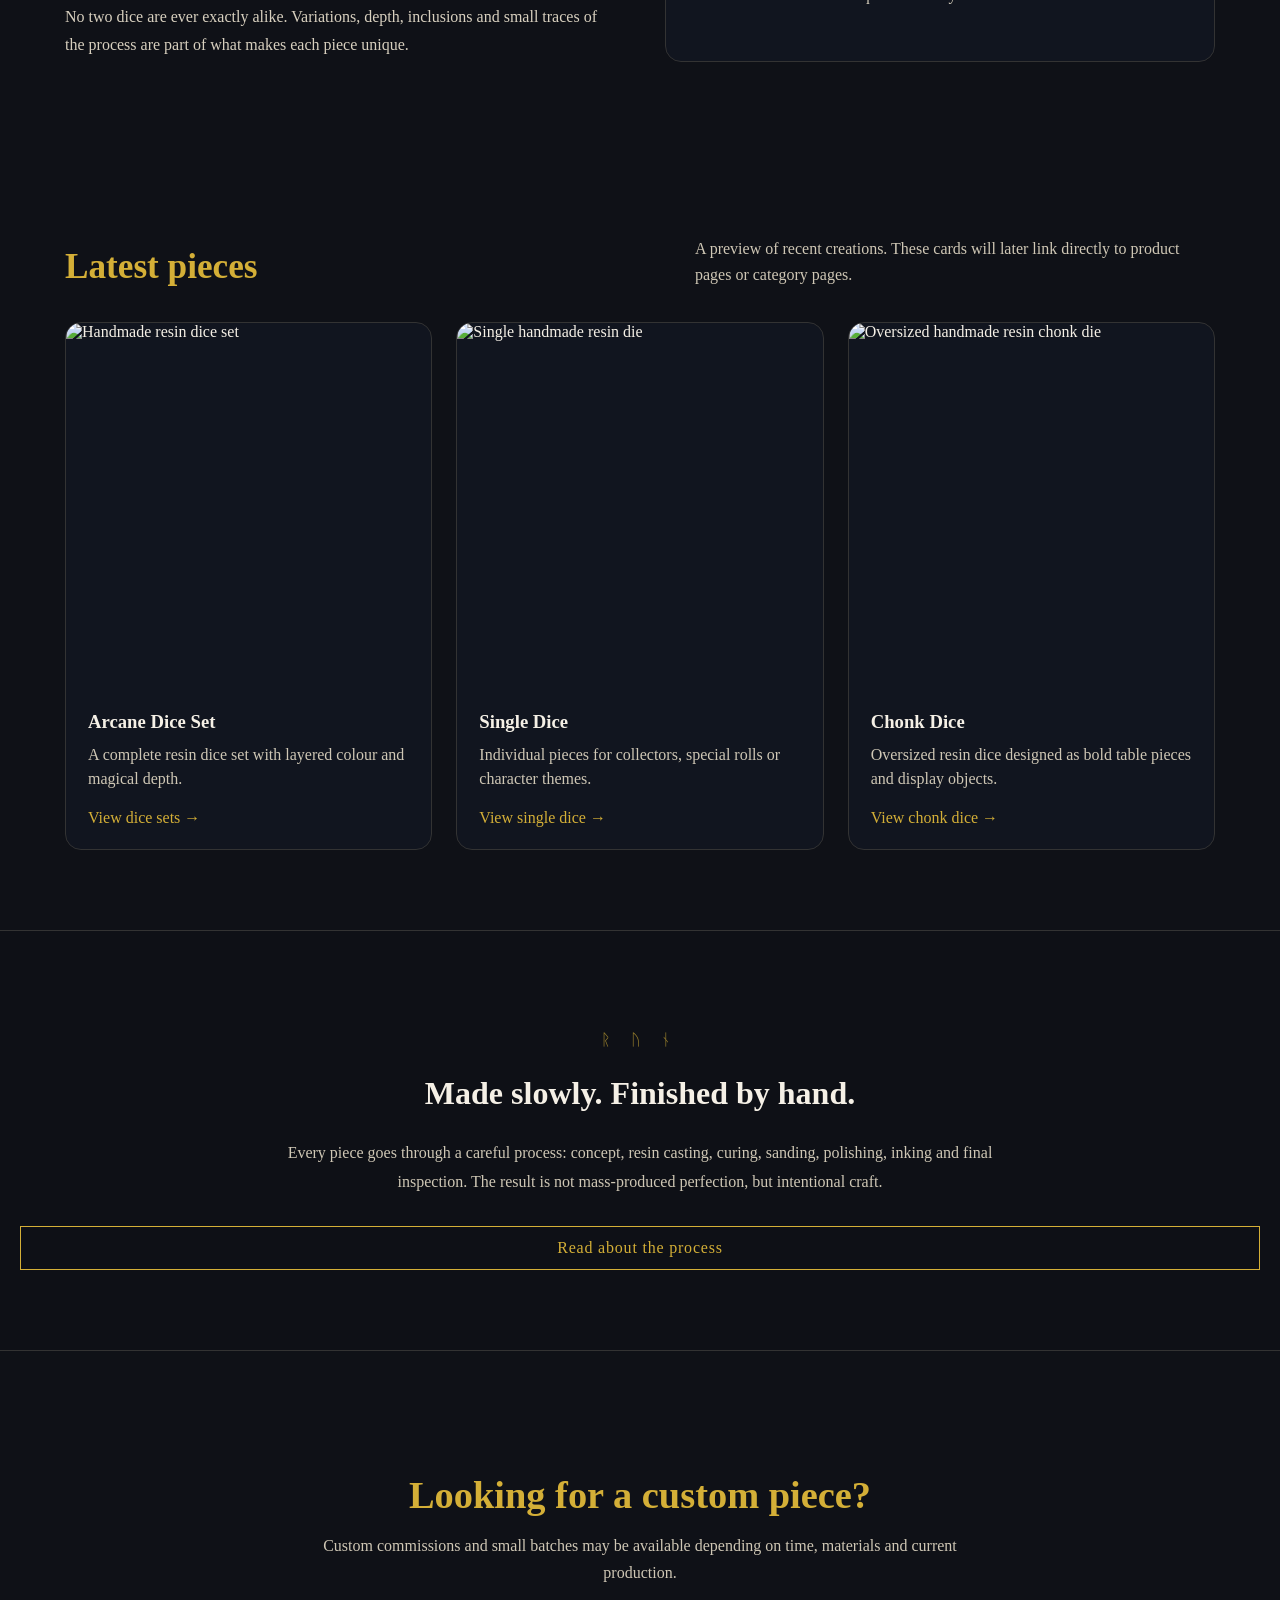
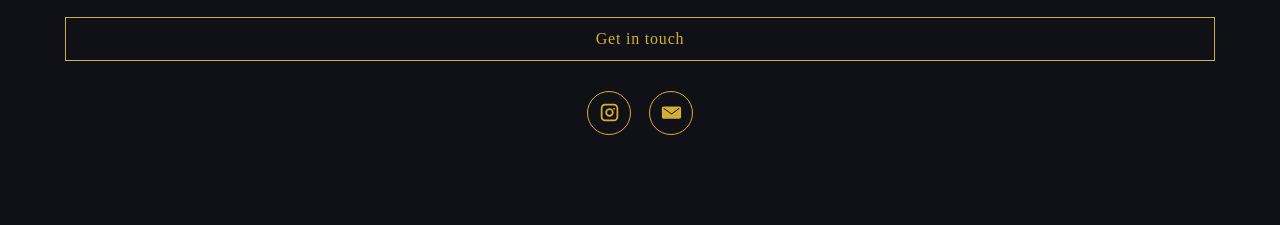
==== commit 5282a407: "Update index.html" ====
--- a/index.html
+++ b/index.html
@@ -464,6 +464,8 @@
     </div>
 </header>
 
+<section id="drop-home"></section>    
+
 <section>
     <div class="intro-grid">
 
@@ -633,8 +635,36 @@
     </div>
 
 </section>
-
+    
+<script src="drop.js"></script>
+    
 <script>
+    function renderDropBanner(targetId){
+    const target = document.getElementById(targetId);
+
+    if(!target || typeof dropInfo === "undefined" || !dropInfo.showDrop){
+        if(target){
+            target.style.display = "none";
+        }
+        return;
+    }
+
+    target.innerHTML = `
+        <div class="drop-announcement">
+            <h2 class="en">${dropInfo.title_en}</h2>
+            <h2 class="it">${dropInfo.title_it}</h2>
+
+            <p class="en">${dropInfo.date_en}</p>
+            <p class="it">${dropInfo.date_it}</p>
+
+            <p class="en">${dropInfo.text_en}</p>
+            <p class="it">${dropInfo.text_it}</p>
+
+            <a class="en" href="${dropInfo.link}">View collection →</a>
+            <a class="it" href="${dropInfo.link}">Guarda la collezione →</a>
+        </div>
+    `;
+}
 function setLang(lang){
     localStorage.setItem("lang", lang);
 
@@ -648,6 +678,8 @@
 }
 
 window.onload = function(){
+    renderDropBanner("drop-home");
+
     let lang = localStorage.getItem("lang") || "en";
     setLang(lang);
 };
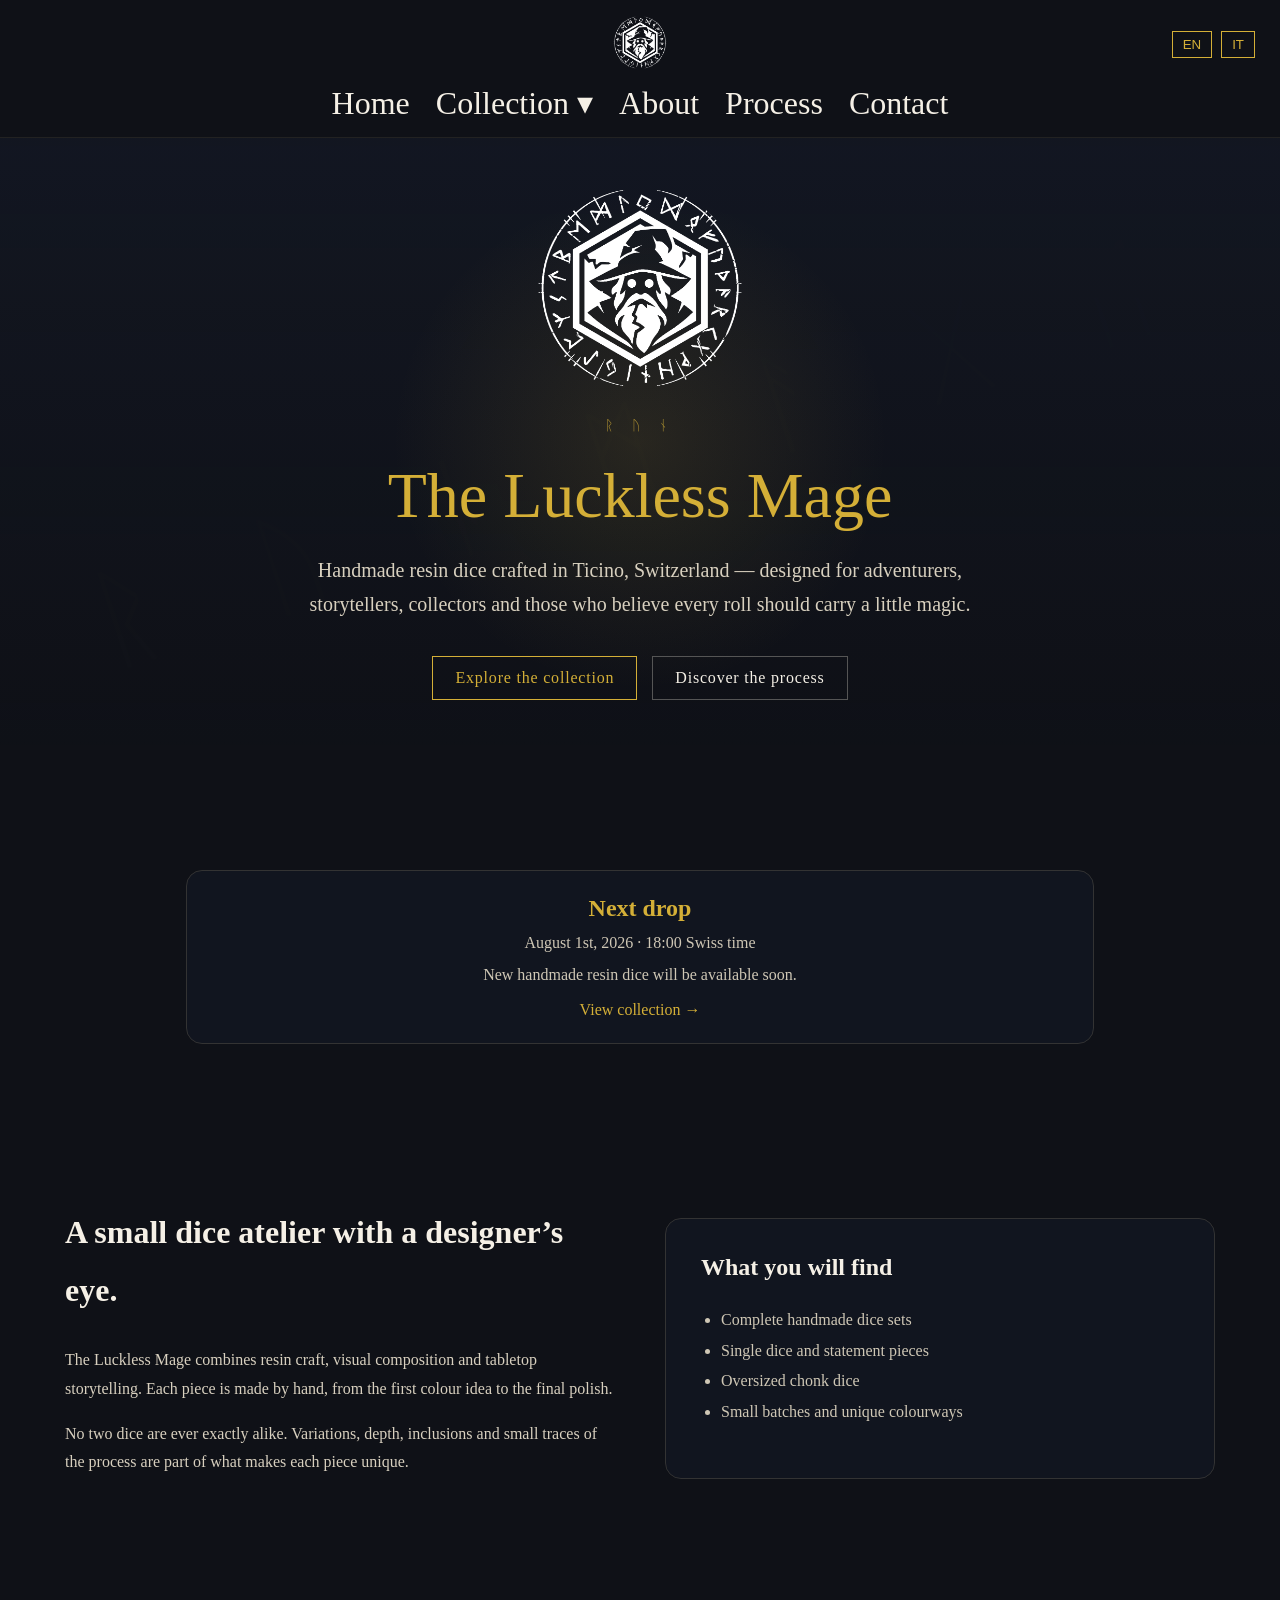
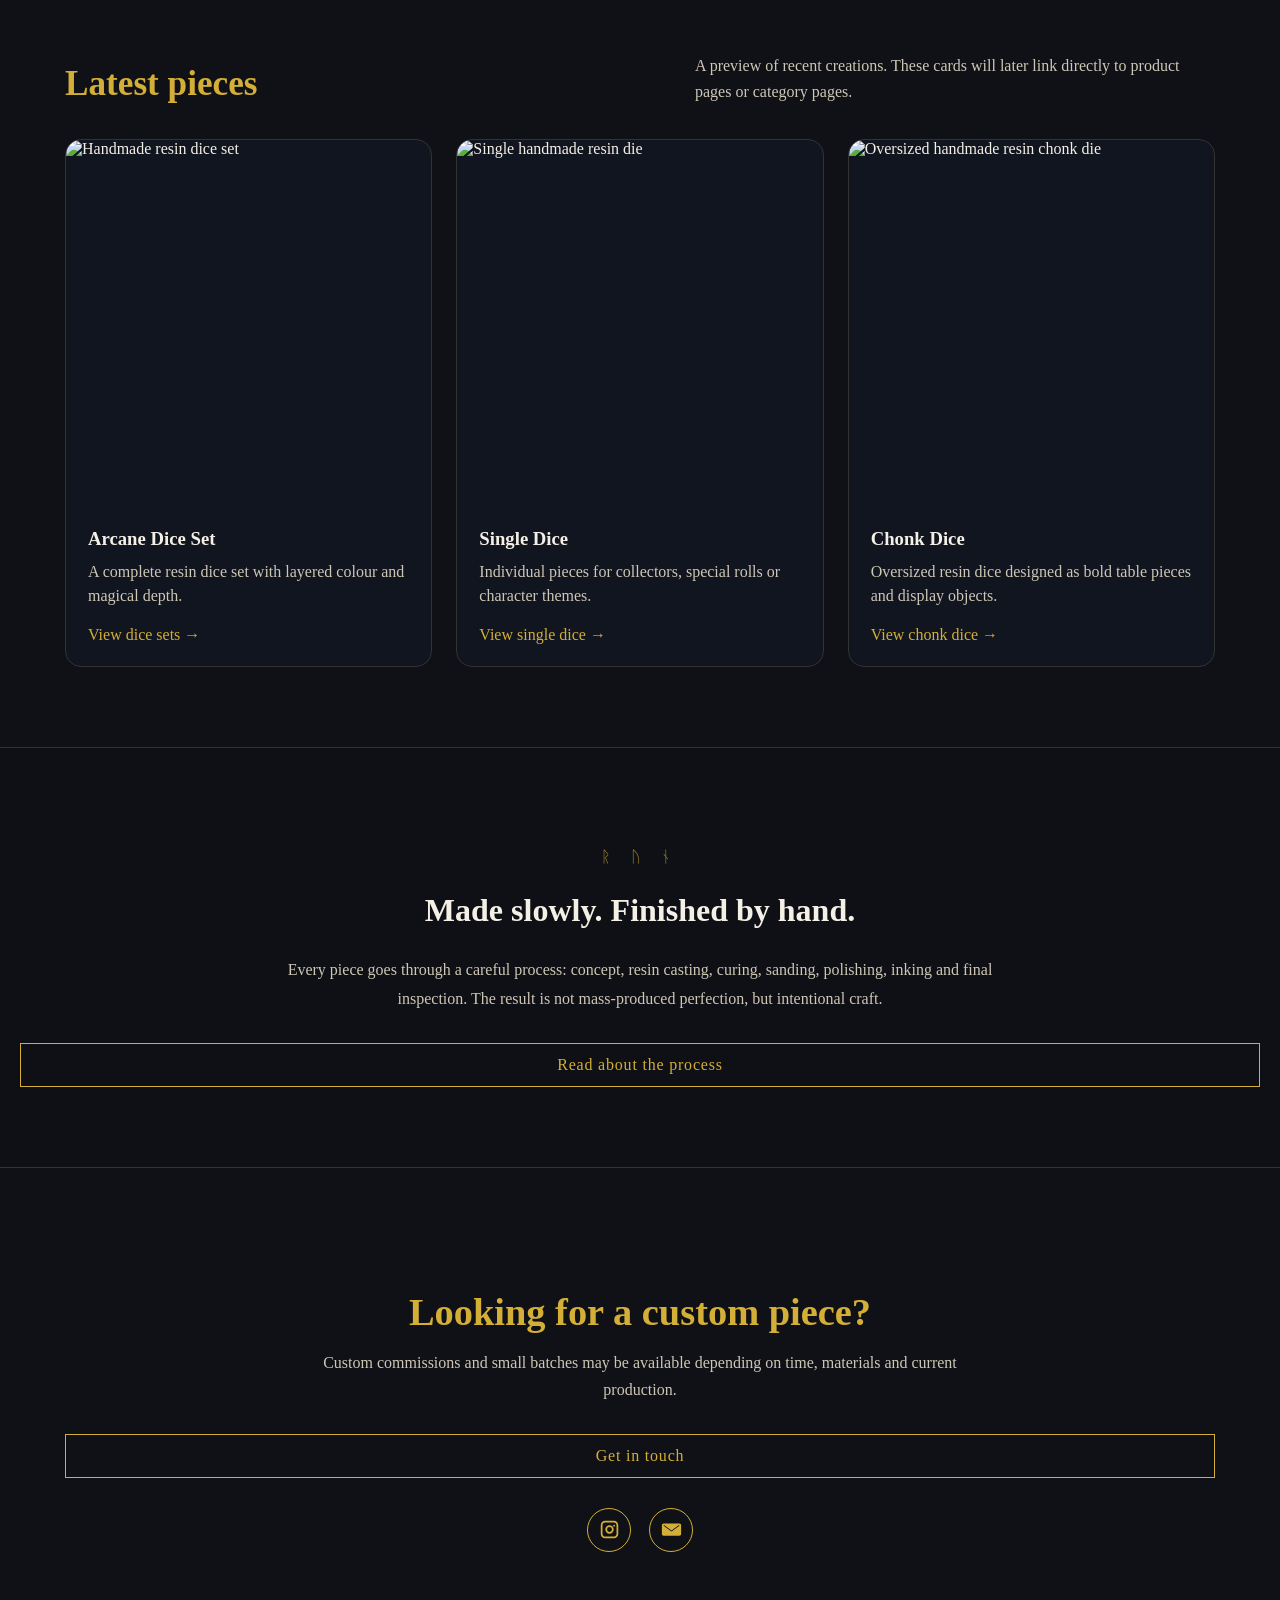
==== commit 05a85fec: "Update index.html" ====
--- a/index.html
+++ b/index.html
@@ -37,12 +37,12 @@
 }
 
 .hero{
-    min-height:70vh;
+    min-height:52vh;
     display:flex;
     align-items:center;
     justify-content:center;
     text-align:center;
-    padding:80px 20px;
+    padding:45px 20px;
     background:
         radial-gradient(circle at center, rgba(212,175,55,0.12), transparent 35%),
         linear-gradient(to bottom, rgba(19,23,34,0.96), rgba(15,17,23,0.82));
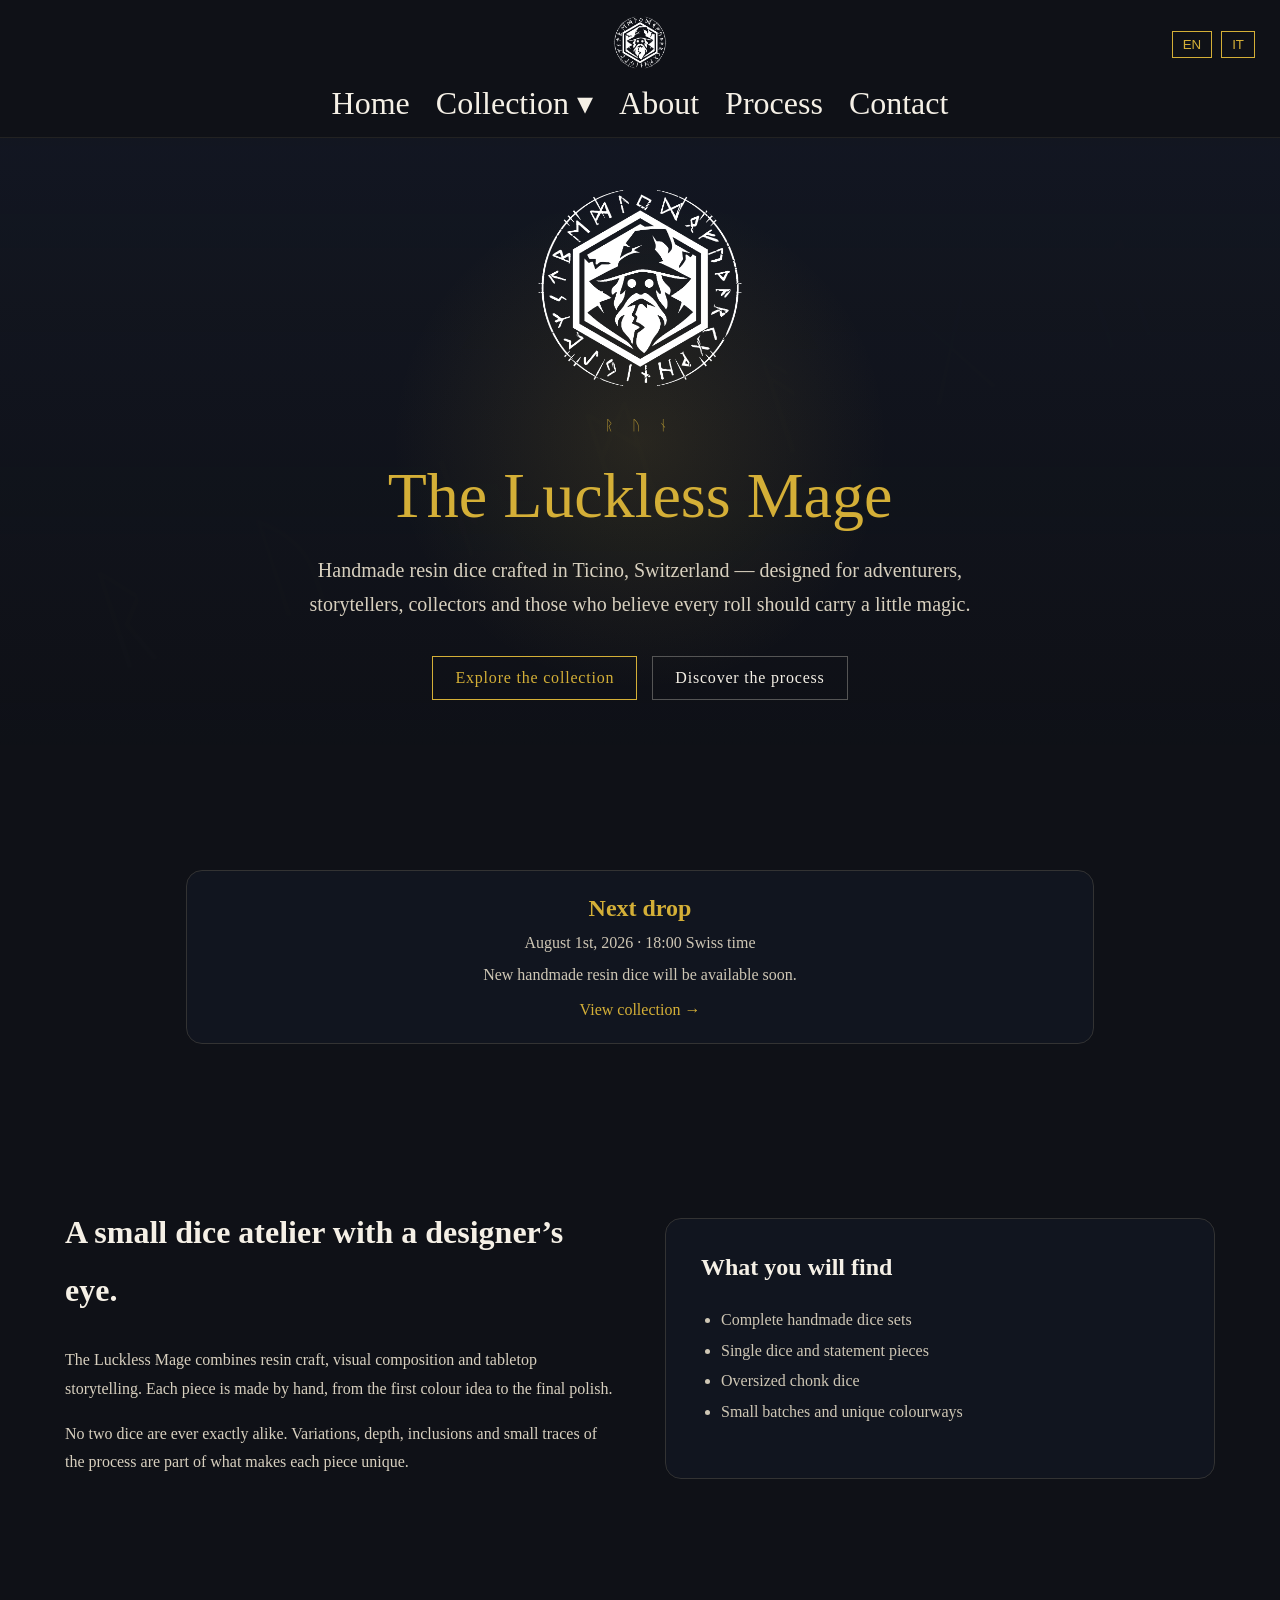
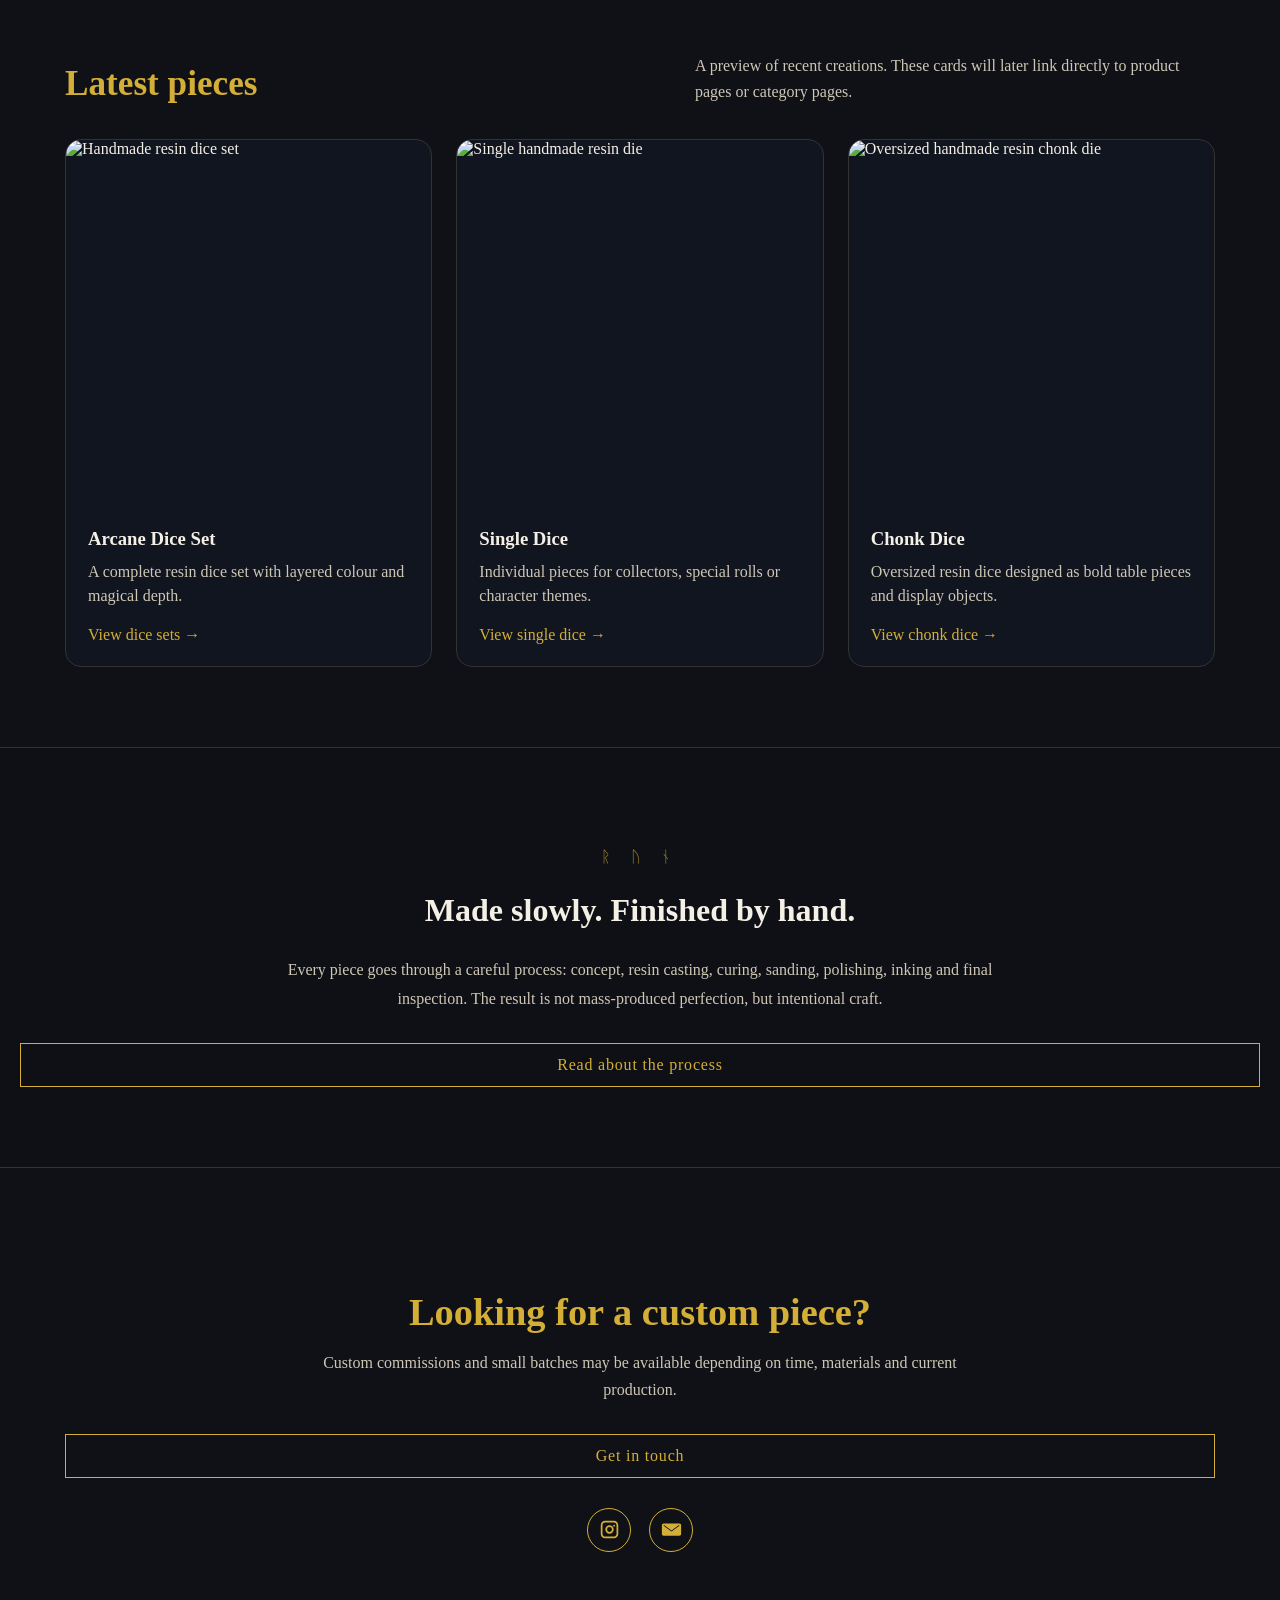
==== commit acba7d2d: "Update index.html" ====
--- a/index.html
+++ b/index.html
@@ -4,6 +4,7 @@
 <meta charset="UTF-8">
 <meta name="viewport" content="width=device-width, initial-scale=1.0">
 <title>The Luckless Mage</title>
+<link rel="icon" type="image/png" href="favicon.png">
 
 <style>
 body{
